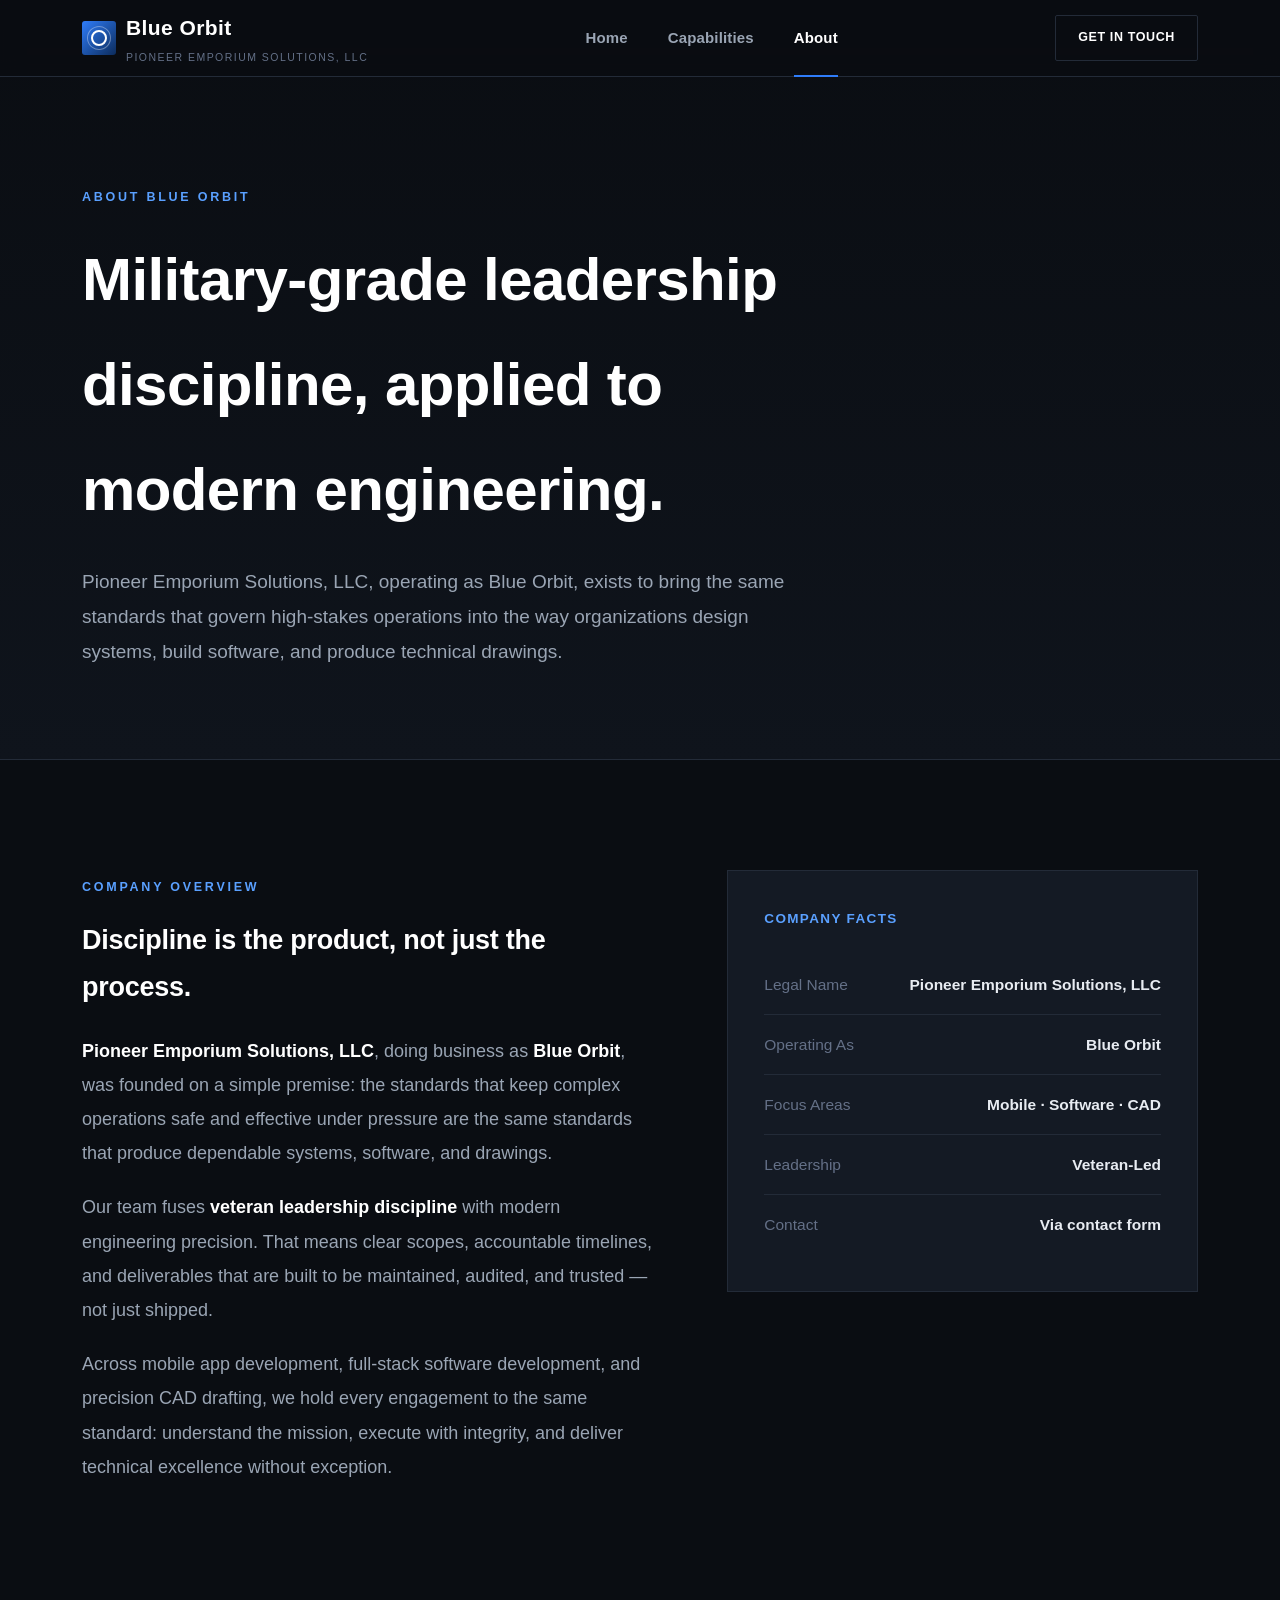
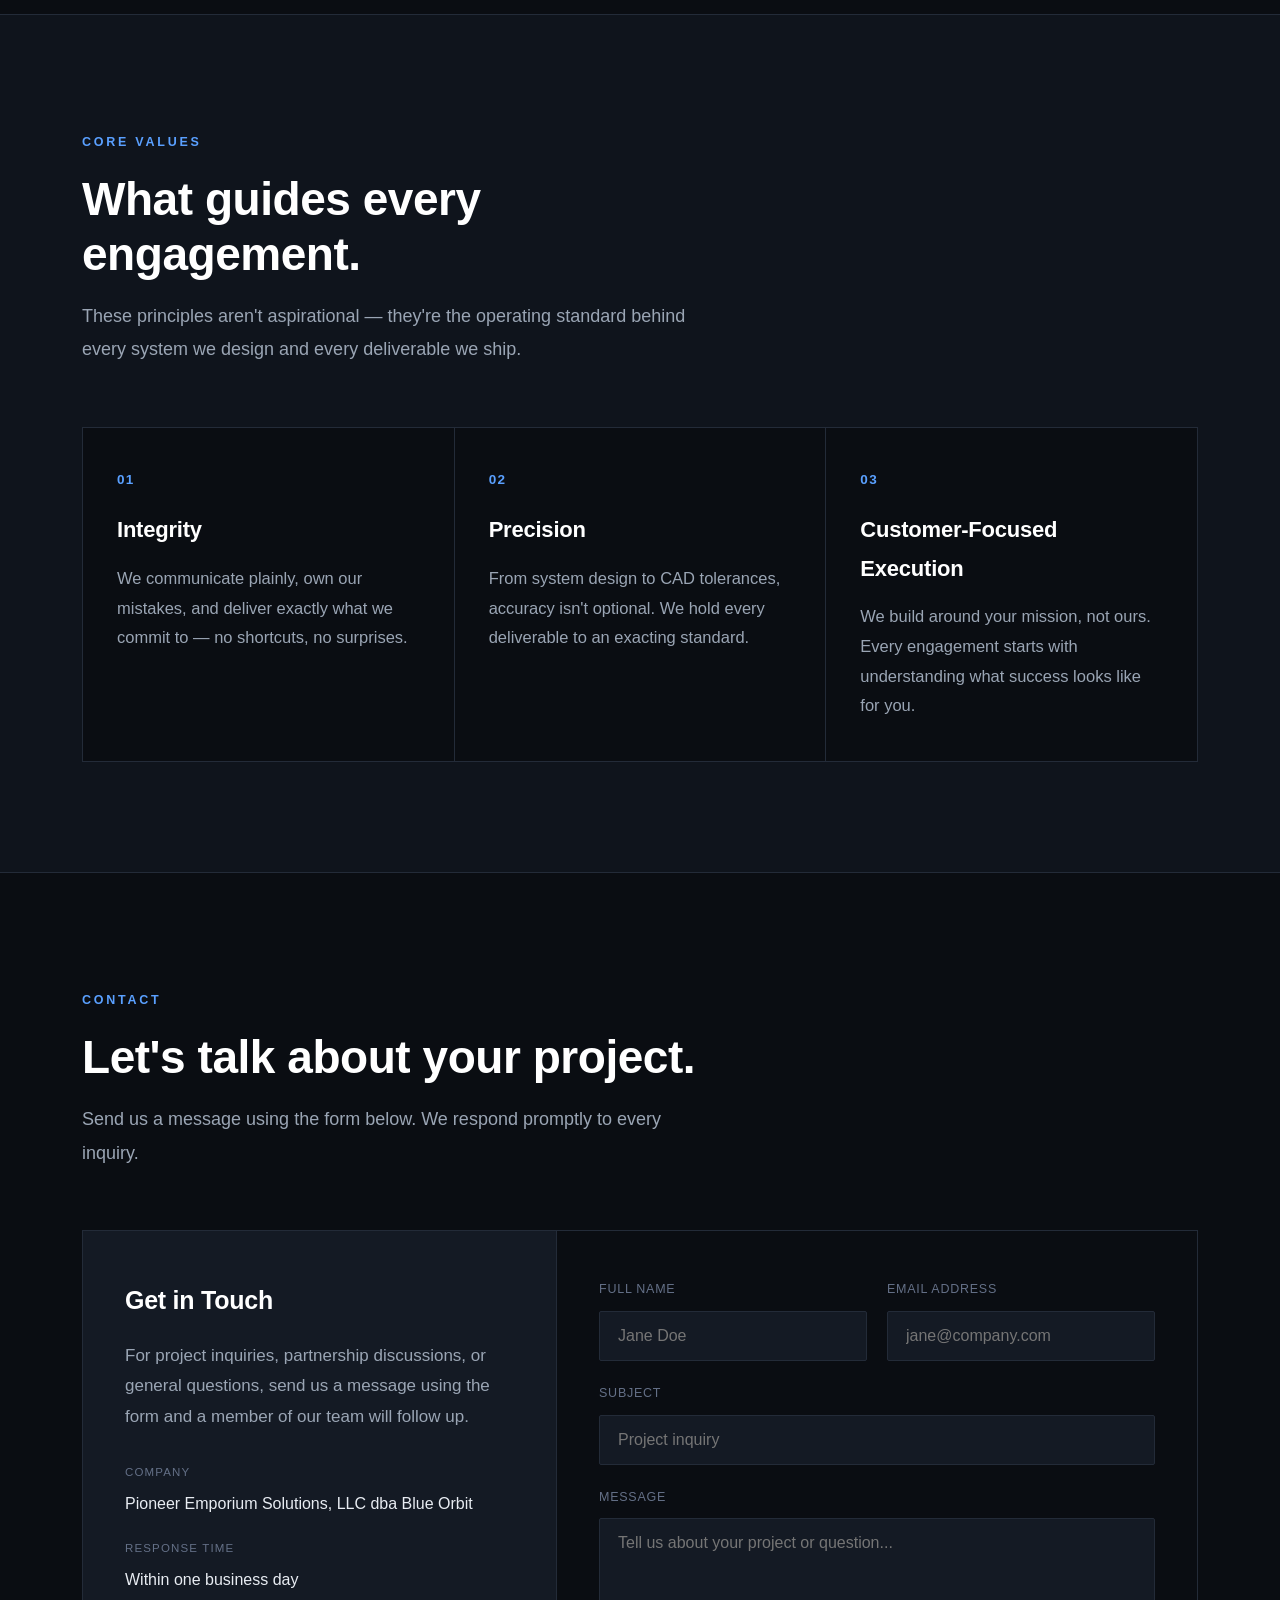
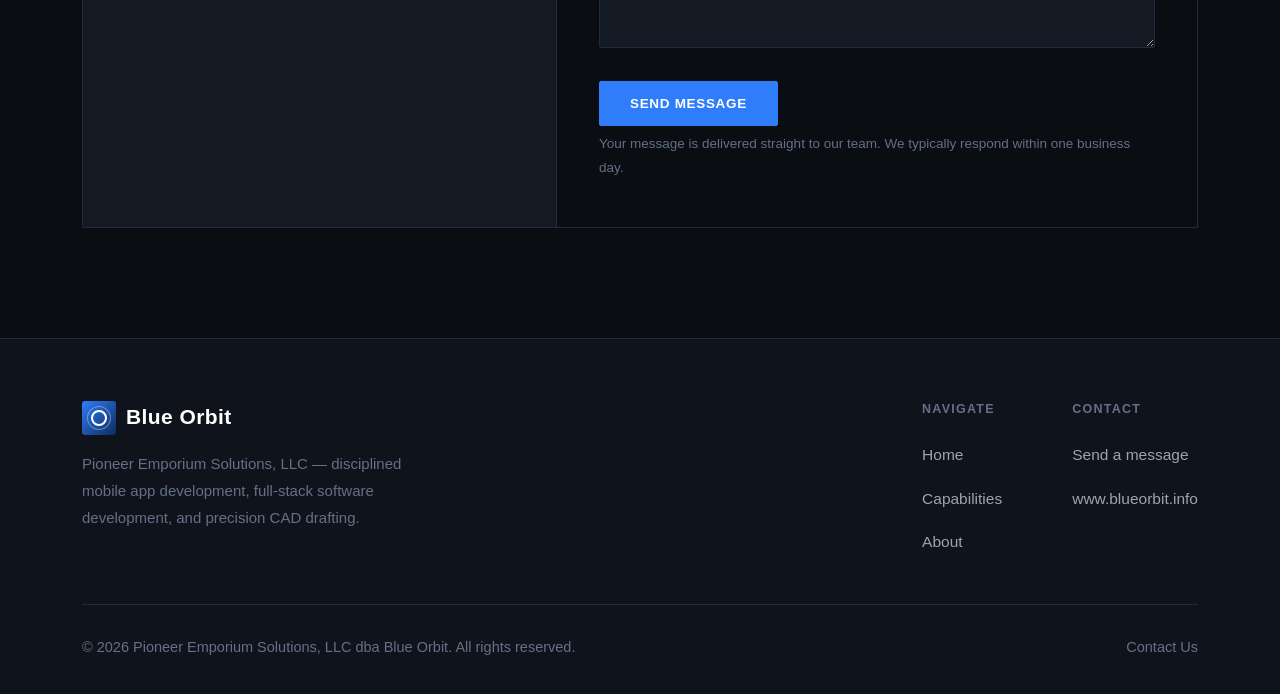
==== about.html @ 89452ee8 "Remove email address from all visible page content" ====
<!DOCTYPE html>
<html lang="en">
<head>
<meta charset="UTF-8">
<meta name="viewport" content="width=device-width, initial-scale=1.0">
<title>About &amp; Contact | Blue Orbit</title>
<meta name="description" content="Learn about Pioneer Emporium Solutions, LLC dba Blue Orbit — veteran-led mobile app development, software development, and CAD drafting. Get in touch using our contact form.">
<link rel="icon" href="data:,">
<link rel="stylesheet" href="styles.css">
</head>
<body>

<header class="site-header">
  <div class="container navbar">
    <a href="index.html" class="brand">
      <span class="brand-mark" aria-hidden="true"></span>
      <span>
        Blue Orbit
        <span class="brand-name-sub">Pioneer Emporium Solutions, LLC</span>
      </span>
    </a>

    <nav class="nav-links" id="navLinks">
      <a href="index.html">Home</a>
      <a href="index.html#capabilities">Capabilities</a>
      <a href="about.html" class="active">About</a>
    </nav>

    <div class="nav-cta">
      <a href="about.html#contact" class="btn btn-outline btn-sm">Get in Touch</a>
      <button class="menu-toggle" id="menuToggle" aria-label="Toggle navigation menu" aria-expanded="false">
        <span></span><span></span><span></span>
      </button>
    </div>
  </div>
</header>

<main>

  <section class="page-hero">
    <div class="container">
      <span class="eyebrow">About Blue Orbit</span>
      <h1>Military-grade leadership discipline, applied to modern engineering.</h1>
      <p>Pioneer Emporium Solutions, LLC, operating as Blue Orbit, exists to bring the same standards that govern high-stakes operations into the way organizations design systems, build software, and produce technical drawings.</p>
    </div>
  </section>

  <section>
    <div class="container overview">
      <div class="overview-copy">
        <span class="eyebrow">Company Overview</span>
        <h2 style="margin-bottom: 22px;">Discipline is the product, not just the process.</h2>
        <p><strong>Pioneer Emporium Solutions, LLC</strong>, doing business as <strong>Blue Orbit</strong>, was founded on a simple premise: the standards that keep complex operations safe and effective under pressure are the same standards that produce dependable systems, software, and drawings.</p>
        <p>Our team fuses <strong>veteran leadership discipline</strong> with modern engineering precision. That means clear scopes, accountable timelines, and deliverables that are built to be maintained, audited, and trusted &mdash; not just shipped.</p>
        <p>Across mobile app development, full-stack software development, and precision CAD drafting, we hold every engagement to the same standard: understand the mission, execute with integrity, and deliver technical excellence without exception.</p>
      </div>

      <div class="fact-panel">
        <h4>Company Facts</h4>
        <div class="fact-row">
          <span class="k">Legal Name</span>
          <span class="v">Pioneer Emporium Solutions, LLC</span>
        </div>
        <div class="fact-row">
          <span class="k">Operating As</span>
          <span class="v">Blue Orbit</span>
        </div>
        <div class="fact-row">
          <span class="k">Focus Areas</span>
          <span class="v">Mobile &middot; Software &middot; CAD</span>
        </div>
        <div class="fact-row">
          <span class="k">Leadership</span>
          <span class="v">Veteran-Led</span>
        </div>
        <div class="fact-row">
          <span class="k">Contact</span>
          <span class="v">Via contact form</span>
        </div>
      </div>
    </div>
  </section>

  <section class="section-alt">
    <div class="container">
      <div class="section-header">
        <span class="eyebrow">Core Values</span>
        <h2>What guides every engagement.</h2>
        <p>These principles aren't aspirational &mdash; they're the operating standard behind every system we design and every deliverable we ship.</p>
      </div>

      <div class="values-grid">
        <div class="value-card">
          <div class="num">01</div>
          <h3>Integrity</h3>
          <p>We communicate plainly, own our mistakes, and deliver exactly what we commit to &mdash; no shortcuts, no surprises.</p>
        </div>
        <div class="value-card">
          <div class="num">02</div>
          <h3>Precision</h3>
          <p>From system design to CAD tolerances, accuracy isn't optional. We hold every deliverable to an exacting standard.</p>
        </div>
        <div class="value-card">
          <div class="num">03</div>
          <h3>Customer-Focused Execution</h3>
          <p>We build around your mission, not ours. Every engagement starts with understanding what success looks like for you.</p>
        </div>
      </div>
    </div>
  </section>

  <section id="contact">
    <div class="container">
      <div class="section-header">
        <span class="eyebrow">Contact</span>
        <h2>Let's talk about your project.</h2>
        <p>Send us a message using the form below. We respond promptly to every inquiry.</p>
      </div>

      <div class="contact-wrap">
        <div class="contact-card">
          <h3>Get in Touch</h3>
          <p>For project inquiries, partnership discussions, or general questions, send us a message using the form and a member of our team will follow up.</p>
          <div class="contact-meta">
            <div class="contact-meta-item">
              <span class="k">Company</span>
              <span class="v">Pioneer Emporium Solutions, LLC dba Blue Orbit</span>
            </div>
            <div class="contact-meta-item">
              <span class="k">Response Time</span>
              <span class="v">Within one business day</span>
            </div>
          </div>
        </div>

        <form class="contact-form" id="contactForm" action="https://formsubmit.co/business@blueorbit.info" method="POST">
          <!-- FormSubmit configuration -->
          <input type="hidden" name="_subject" value="New inquiry from blueorbit.info">
          <input type="hidden" name="_template" value="table">
          <input type="hidden" name="_captcha" value="false">
          <input type="hidden" name="_next" value="https://blueorbit.info/thanks.html">
          <!-- Honeypot: bots fill this in, humans never see it -->
          <input type="text" name="_honey" style="display:none" tabindex="-1" autocomplete="off">

          <div class="form-row">
            <div class="field">
              <label for="name">Full Name</label>
              <input type="text" id="name" name="name" placeholder="Jane Doe" required>
            </div>
            <div class="field">
              <label for="email">Email Address</label>
              <input type="email" id="email" name="email" placeholder="jane@company.com" required>
            </div>
          </div>
          <div class="field">
            <label for="subject">Subject</label>
            <input type="text" id="subject" name="subject" placeholder="Project inquiry">
          </div>
          <div class="field">
            <label for="message">Message</label>
            <textarea id="message" name="message" placeholder="Tell us about your project or question..." required></textarea>
          </div>
          <button type="submit" class="btn btn-primary">Send Message</button>
          <p class="form-note">Your message is delivered straight to our team. We typically respond within one business day.</p>
        </form>
      </div>
    </div>
  </section>

</main>

<footer class="site-footer">
  <div class="container">
    <div class="footer-top">
      <div class="footer-brand">
        <a href="index.html" class="brand">
          <span class="brand-mark" aria-hidden="true"></span>
          <span>Blue Orbit</span>
        </a>
        <p>Pioneer Emporium Solutions, LLC &mdash; disciplined mobile app development, full-stack software development, and precision CAD drafting.</p>
      </div>
      <div class="footer-cols">
        <div class="footer-col">
          <h5>Navigate</h5>
          <ul>
            <li><a href="index.html">Home</a></li>
            <li><a href="index.html#capabilities">Capabilities</a></li>
            <li><a href="about.html">About</a></li>
          </ul>
        </div>
        <div class="footer-col">
          <h5>Contact</h5>
          <ul>
            <li><a href="about.html#contact">Send a message</a></li>
            <li><a href="https://www.blueorbit.info">www.blueorbit.info</a></li>
          </ul>
        </div>
      </div>
    </div>
    <div class="footer-bottom">
      <span>&copy; 2026 Pioneer Emporium Solutions, LLC dba Blue Orbit. All rights reserved.</span>
      <a href="about.html#contact">Contact Us</a>
    </div>
  </div>
</footer>

<script src="script.js"></script>
</body>
</html>
---- styles.css ----
/* ==========================================================================
   Blue Orbit — Pioneer Emporium Solutions, LLC
   Global Stylesheet
   ========================================================================== */

:root {
  --color-bg: #0a0d12;
  --color-bg-alt: #0f141c;
  --color-surface: #141a24;
  --color-surface-border: #232b38;
  --color-accent: #2f7dfa;
  --color-accent-bright: #5aa0ff;
  --color-accent-dim: rgba(47, 125, 250, 0.12);
  --color-text: #e8ecf2;
  --color-text-muted: #9aa5b4;
  --color-text-faint: #647087;
  --color-white: #ffffff;
  --font-display: "Segoe UI", "Helvetica Neue", Arial, sans-serif;
  --font-body: "Segoe UI", "Helvetica Neue", Arial, sans-serif;
  --max-width: 1180px;
  --transition: 0.25s ease;
}

* {
  margin: 0;
  padding: 0;
  box-sizing: border-box;
}

html {
  scroll-behavior: smooth;
}

body {
  background-color: var(--color-bg);
  color: var(--color-text);
  font-family: var(--font-body);
  font-size: 18px;
  line-height: 1.75;
  -webkit-font-smoothing: antialiased;
  overflow-x: hidden;
}

img {
  max-width: 100%;
  display: block;
}

a {
  color: inherit;
  text-decoration: none;
}

ul {
  list-style: none;
}

.container {
  width: 100%;
  max-width: var(--max-width);
  margin: 0 auto;
  padding: 0 32px;
}

.eyebrow {
  display: inline-block;
  font-size: 12.5px;
  font-weight: 700;
  letter-spacing: 0.22em;
  text-transform: uppercase;
  color: var(--color-accent-bright);
  margin-bottom: 18px;
}

h1, h2, h3, h4 {
  font-family: var(--font-display);
  font-weight: 700;
  letter-spacing: -0.01em;
  color: var(--color-white);
}

/* ==========================================================================
   Navigation
   ========================================================================== */

.site-header {
  position: fixed;
  top: 0;
  left: 0;
  right: 0;
  z-index: 1000;
  background: rgba(10, 13, 18, 0.82);
  backdrop-filter: blur(10px);
  -webkit-backdrop-filter: blur(10px);
  border-bottom: 1px solid var(--color-surface-border);
  transition: background var(--transition);
}

.navbar {
  display: flex;
  align-items: center;
  justify-content: space-between;
  height: 76px;
}

.brand {
  display: flex;
  align-items: center;
  gap: 10px;
  font-family: var(--font-display);
  font-weight: 700;
  font-size: 21px;
  color: var(--color-white);
  letter-spacing: 0.02em;
}

.brand-mark {
  width: 34px;
  height: 34px;
  border-radius: 3px;
  background: linear-gradient(135deg, var(--color-accent) 0%, #0c2c5c 100%);
  display: flex;
  align-items: center;
  justify-content: center;
  position: relative;
  flex-shrink: 0;
}

.brand-mark::before {
  content: "";
  width: 12px;
  height: 12px;
  border: 2px solid var(--color-white);
  border-radius: 50%;
  box-shadow: 0 0 0 2px transparent;
}

.brand-mark::after {
  content: "";
  position: absolute;
  width: 22px;
  height: 22px;
  border: 1px solid rgba(255, 255, 255, 0.35);
  border-radius: 50%;
  transform: rotate(35deg);
}

.brand-name-sub {
  display: block;
  font-size: 10.5px;
  font-weight: 500;
  letter-spacing: 0.14em;
  text-transform: uppercase;
  color: var(--color-text-faint);
  margin-top: 1px;
}

.nav-links {
  display: flex;
  align-items: center;
  gap: 40px;
}

.nav-links a {
  font-size: 15px;
  font-weight: 600;
  color: var(--color-text-muted);
  letter-spacing: 0.01em;
  transition: color var(--transition);
  position: relative;
}

.nav-links a:hover,
.nav-links a.active {
  color: var(--color-white);
}

.nav-links a.active::after {
  content: "";
  position: absolute;
  left: 0;
  right: 0;
  bottom: -26px;
  height: 2px;
  background: var(--color-accent);
}

.nav-cta {
  display: flex;
  align-items: center;
  gap: 24px;
}

.btn {
  display: inline-flex;
  align-items: center;
  justify-content: center;
  gap: 8px;
  padding: 14px 30px;
  font-size: 13.5px;
  font-weight: 700;
  letter-spacing: 0.05em;
  text-transform: uppercase;
  border-radius: 2px;
  border: 1px solid transparent;
  cursor: pointer;
  transition: all var(--transition);
  white-space: nowrap;
}

.btn-primary {
  background: var(--color-accent);
  color: var(--color-white);
  border-color: var(--color-accent);
}

.btn-primary:hover {
  background: var(--color-accent-bright);
  border-color: var(--color-accent-bright);
  transform: translateY(-1px);
}

.btn-outline {
  background: transparent;
  color: var(--color-white);
  border-color: var(--color-surface-border);
}

.btn-outline:hover {
  border-color: var(--color-accent-bright);
  color: var(--color-accent-bright);
}

.btn-sm {
  padding: 11px 22px;
  font-size: 12.5px;
}

.menu-toggle {
  display: none;
  flex-direction: column;
  gap: 5px;
  background: none;
  border: none;
  cursor: pointer;
  padding: 8px;
}

.menu-toggle span {
  width: 24px;
  height: 2px;
  background: var(--color-white);
  transition: all var(--transition);
}

/* ==========================================================================
   Hero
   ========================================================================== */

.hero {
  position: relative;
  padding: 200px 0 140px;
  background:
    radial-gradient(ellipse 90% 60% at 50% -10%, rgba(47, 125, 250, 0.16), transparent 60%),
    linear-gradient(180deg, var(--color-bg) 0%, var(--color-bg-alt) 100%);
  border-bottom: 1px solid var(--color-surface-border);
  overflow: hidden;
}

.hero::before {
  content: "";
  position: absolute;
  inset: 0;
  background-image:
    linear-gradient(rgba(255, 255, 255, 0.025) 1px, transparent 1px),
    linear-gradient(90deg, rgba(255, 255, 255, 0.025) 1px, transparent 1px);
  background-size: 64px 64px;
  mask-image: linear-gradient(180deg, black, transparent 80%);
  pointer-events: none;
}

.hero-inner {
  position: relative;
  max-width: 820px;
}

.hero h1 {
  font-size: clamp(42px, 5.8vw, 72px);
  line-height: 1.08;
  margin-bottom: 28px;
}

.hero h1 span {
  color: var(--color-accent-bright);
}

.hero-mission {
  font-size: 21px;
  line-height: 1.8;
  color: var(--color-text-muted);
  max-width: 700px;
  margin-bottom: 44px;
  border-left: 2px solid var(--color-accent);
  padding-left: 22px;
}

.hero-actions {
  display: flex;
  align-items: center;
  gap: 20px;
  flex-wrap: wrap;
}

.hero-note {
  font-size: 14px;
  color: var(--color-text-faint);
  letter-spacing: 0.03em;
}

.hero-stats {
  position: relative;
  margin-top: 90px;
  display: grid;
  grid-template-columns: repeat(3, 1fr);
  gap: 1px;
  background: var(--color-surface-border);
  border: 1px solid var(--color-surface-border);
}

.hero-stat {
  background: var(--color-bg);
  padding: 26px 30px;
}

.hero-stat .num {
  display: block;
  font-family: var(--font-display);
  font-size: 36px;
  font-weight: 700;
  color: var(--color-white);
  margin-bottom: 6px;
}

.hero-stat .label {
  font-size: 12.5px;
  letter-spacing: 0.08em;
  text-transform: uppercase;
  color: var(--color-text-faint);
}

/* ==========================================================================
   Section Scaffolding
   ========================================================================== */

section {
  padding: 110px 0;
}

.section-header {
  max-width: 640px;
  margin-bottom: 60px;
}

.section-header h2 {
  font-size: clamp(32px, 3.8vw, 46px);
  margin-bottom: 18px;
  line-height: 1.2;
}

.section-header p {
  color: var(--color-text-muted);
  font-size: 18px;
  line-height: 1.85;
}

.section-alt {
  background: var(--color-bg-alt);
  border-top: 1px solid var(--color-surface-border);
  border-bottom: 1px solid var(--color-surface-border);
}

/* ==========================================================================
   Capability / Service Cards
   ========================================================================== */

.card-grid {
  display: grid;
  grid-template-columns: repeat(3, 1fr);
  gap: 1px;
  background: var(--color-surface-border);
  border: 1px solid var(--color-surface-border);
}

.card {
  background: var(--color-bg);
  padding: 44px 38px;
  transition: background var(--transition);
  position: relative;
}

.card:hover {
  background: var(--color-surface);
}

.card-index {
  font-family: var(--font-display);
  font-size: 13.5px;
  font-weight: 700;
  color: var(--color-accent-bright);
  letter-spacing: 0.1em;
  margin-bottom: 26px;
}

.card-icon {
  width: 48px;
  height: 48px;
  border: 1px solid var(--color-surface-border);
  border-radius: 3px;
  display: flex;
  align-items: center;
  justify-content: center;
  margin-bottom: 26px;
  color: var(--color-accent-bright);
}

.card h3 {
  font-size: 23px;
  margin-bottom: 16px;
}

.card p {
  color: var(--color-text-muted);
  font-size: 17px;
  line-height: 1.8;
  margin-bottom: 22px;
}

.card-list {
  display: flex;
  flex-direction: column;
  gap: 10px;
}

.card-list li {
  font-size: 15.5px;
  color: var(--color-text-muted);
  padding-left: 18px;
  position: relative;
}

.card-list li::before {
  content: "";
  position: absolute;
  left: 0;
  top: 8px;
  width: 6px;
  height: 1px;
  background: var(--color-accent-bright);
}

/* ==========================================================================
   Leadership Banner
   ========================================================================== */

.banner {
  position: relative;
  background: linear-gradient(135deg, #0c1a30 0%, #0a0d12 70%);
  border-top: 1px solid var(--color-surface-border);
  border-bottom: 1px solid var(--color-surface-border);
  padding: 100px 0;
  overflow: hidden;
}

.banner::before {
  content: "";
  position: absolute;
  top: -40%;
  right: -10%;
  width: 560px;
  height: 560px;
  border: 1px solid rgba(90, 160, 255, 0.14);
  border-radius: 50%;
}

.banner::after {
  content: "";
  position: absolute;
  top: -20%;
  right: 6%;
  width: 360px;
  height: 360px;
  border: 1px solid rgba(90, 160, 255, 0.1);
  border-radius: 50%;
}

.banner-inner {
  position: relative;
  display: flex;
  align-items: flex-start;
  justify-content: space-between;
  gap: 60px;
  flex-wrap: wrap;
}

.banner-copy {
  max-width: 560px;
}

.banner-copy h2 {
  font-size: clamp(30px, 3.6vw, 42px);
  margin-bottom: 20px;
  line-height: 1.25;
}

.banner-copy p {
  color: var(--color-text-muted);
  font-size: 18px;
  line-height: 1.85;
}

.banner-pillars {
  display: flex;
  flex-direction: column;
  gap: 26px;
  min-width: 280px;
}

.pillar {
  display: flex;
  gap: 16px;
  align-items: flex-start;
}

.pillar-mark {
  width: 30px;
  height: 30px;
  flex-shrink: 0;
  border: 1px solid var(--color-accent);
  color: var(--color-accent-bright);
  display: flex;
  align-items: center;
  justify-content: center;
  font-size: 12px;
  font-weight: 700;
  border-radius: 2px;
}

.pillar h4 {
  font-size: 17px;
  margin-bottom: 6px;
}

.pillar p {
  font-size: 15px;
  color: var(--color-text-faint);
  line-height: 1.6;
}

/* ==========================================================================
   CTA Band
   ========================================================================== */

.cta-band {
  padding: 100px 0;
  text-align: center;
}

.cta-band h2 {
  font-size: clamp(30px, 3.8vw, 44px);
  margin-bottom: 20px;
}

.cta-band p {
  color: var(--color-text-muted);
  max-width: 620px;
  margin: 0 auto 36px;
  font-size: 18px;
  line-height: 1.85;
}

.cta-band .btn {
  padding: 15px 36px;
}

/* ==========================================================================
   About Page — Overview
   ========================================================================== */

.page-hero {
  padding: 180px 0 90px;
  background: linear-gradient(180deg, var(--color-bg) 0%, var(--color-bg-alt) 100%);
  border-bottom: 1px solid var(--color-surface-border);
}

.page-hero h1 {
  font-size: clamp(38px, 5vw, 60px);
  max-width: 720px;
  margin-bottom: 22px;
}

.page-hero p {
  color: var(--color-text-muted);
  font-size: 19px;
  max-width: 720px;
  line-height: 1.85;
}

.overview {
  display: grid;
  grid-template-columns: 1.1fr 0.9fr;
  gap: 70px;
  align-items: start;
}

.overview-copy p {
  color: var(--color-text-muted);
  font-size: 18px;
  line-height: 1.9;
  margin-bottom: 20px;
}

.overview-copy strong {
  color: var(--color-white);
}

.fact-panel {
  background: var(--color-surface);
  border: 1px solid var(--color-surface-border);
  padding: 36px;
}

.fact-panel h4 {
  font-size: 13.5px;
  letter-spacing: 0.1em;
  text-transform: uppercase;
  color: var(--color-accent-bright);
  margin-bottom: 24px;
}

.fact-row {
  display: flex;
  justify-content: space-between;
  gap: 16px;
  padding: 16px 0;
  border-top: 1px solid var(--color-surface-border);
  font-size: 15.5px;
}

.fact-row:first-of-type {
  border-top: none;
}

.fact-row .k {
  color: var(--color-text-faint);
}

.fact-row .v {
  color: var(--color-text);
  font-weight: 600;
  text-align: right;
}

/* ==========================================================================
   Values Grid
   ========================================================================== */

.values-grid {
  display: grid;
  grid-template-columns: repeat(3, 1fr);
  gap: 1px;
  background: var(--color-surface-border);
  border: 1px solid var(--color-surface-border);
}

.value-card {
  background: var(--color-bg);
  padding: 40px 34px;
}

.value-card .num {
  font-family: var(--font-display);
  font-size: 13.5px;
  font-weight: 700;
  color: var(--color-accent-bright);
  letter-spacing: 0.1em;
  margin-bottom: 20px;
}

.value-card h3 {
  font-size: 22px;
  margin-bottom: 14px;
}

.value-card p {
  color: var(--color-text-muted);
  font-size: 16.5px;
  line-height: 1.8;
}

/* ==========================================================================
   Contact Section
   ========================================================================== */

.contact-wrap {
  display: grid;
  grid-template-columns: 0.85fr 1.15fr;
  gap: 1px;
  background: var(--color-surface-border);
  border: 1px solid var(--color-surface-border);
}

.contact-card {
  background: var(--color-surface);
  padding: 48px 42px;
}

.contact-card h3 {
  font-size: 25px;
  margin-bottom: 18px;
}

.contact-card p {
  color: var(--color-text-muted);
  font-size: 17px;
  line-height: 1.8;
  margin-bottom: 30px;
}

.contact-email {
  display: inline-flex;
  align-items: center;
  gap: 10px;
  font-size: 17.5px;
  font-weight: 700;
  color: var(--color-white);
  padding: 18px 22px;
  border: 1px solid var(--color-surface-border);
  background: var(--color-bg);
  transition: border-color var(--transition), color var(--transition);
  margin-bottom: 36px;
  word-break: break-all;
}

.contact-email:hover {
  border-color: var(--color-accent);
  color: var(--color-accent-bright);
}

.contact-meta {
  display: flex;
  flex-direction: column;
  gap: 18px;
}

.contact-meta-item .k {
  display: block;
  font-size: 11.5px;
  letter-spacing: 0.1em;
  text-transform: uppercase;
  color: var(--color-text-faint);
  margin-bottom: 6px;
}

.contact-meta-item .v {
  font-size: 16px;
  color: var(--color-text);
}

.contact-form {
  background: var(--color-bg);
  padding: 48px 42px;
}

.form-row {
  display: grid;
  grid-template-columns: 1fr 1fr;
  gap: 20px;
}

.field {
  margin-bottom: 22px;
}

.field label {
  display: block;
  font-size: 12.5px;
  letter-spacing: 0.06em;
  text-transform: uppercase;
  color: var(--color-text-faint);
  margin-bottom: 10px;
}

.field input,
.field textarea {
  width: 100%;
  background: var(--color-surface);
  border: 1px solid var(--color-surface-border);
  color: var(--color-text);
  padding: 15px 18px;
  font-size: 16px;
  font-family: var(--font-body);
  border-radius: 2px;
  transition: border-color var(--transition);
}

.field input:focus,
.field textarea:focus {
  outline: none;
  border-color: var(--color-accent);
}

.field textarea {
  resize: vertical;
  min-height: 130px;
}

.form-note {
  font-size: 13.5px;
  color: var(--color-text-faint);
  margin-top: 6px;
}

/* ==========================================================================
   Footer
   ========================================================================== */

.site-footer {
  border-top: 1px solid var(--color-surface-border);
  padding: 60px 0 34px;
  background: var(--color-bg-alt);
}

.footer-top {
  display: flex;
  justify-content: space-between;
  gap: 40px;
  flex-wrap: wrap;
  margin-bottom: 46px;
}

.footer-brand .brand {
  margin-bottom: 14px;
}

.footer-brand p {
  color: var(--color-text-faint);
  font-size: 15px;
  max-width: 340px;
  line-height: 1.8;
}

.footer-cols {
  display: flex;
  gap: 70px;
  flex-wrap: wrap;
}

.footer-col h5 {
  font-size: 12.5px;
  letter-spacing: 0.1em;
  text-transform: uppercase;
  color: var(--color-text-faint);
  margin-bottom: 18px;
}

.footer-col ul {
  display: flex;
  flex-direction: column;
  gap: 12px;
}

.footer-col a {
  font-size: 15.5px;
  color: var(--color-text-muted);
  transition: color var(--transition);
}

.footer-col a:hover {
  color: var(--color-accent-bright);
}

.footer-bottom {
  display: flex;
  justify-content: space-between;
  align-items: center;
  gap: 20px;
  flex-wrap: wrap;
  padding-top: 30px;
  border-top: 1px solid var(--color-surface-border);
  font-size: 14.5px;
  color: var(--color-text-faint);
}

/* ==========================================================================
   Responsive
   ========================================================================== */

@media (max-width: 900px) {
  .card-grid,
  .values-grid {
    grid-template-columns: 1fr;
  }

  .overview {
    grid-template-columns: 1fr;
  }

  .contact-wrap {
    grid-template-columns: 1fr;
  }

  .hero-stats {
    grid-template-columns: 1fr;
  }

  .banner-inner {
    flex-direction: column;
  }
}

@media (max-width: 760px) {
  .menu-toggle {
    display: flex;
  }

  .nav-links {
    position: fixed;
    top: 76px;
    left: 0;
    right: 0;
    background: var(--color-bg);
    border-bottom: 1px solid var(--color-surface-border);
    flex-direction: column;
    align-items: flex-start;
    gap: 0;
    padding: 10px 32px 26px;
    transform: translateY(-12px);
    opacity: 0;
    visibility: hidden;
    transition: all var(--transition);
  }

  .nav-links.open {
    transform: translateY(0);
    opacity: 1;
    visibility: visible;
  }

  .nav-links a {
    width: 100%;
    padding: 14px 0;
    border-bottom: 1px solid var(--color-surface-border);
  }

  .nav-links a.active::after {
    display: none;
  }

  .nav-cta .btn-outline {
    display: none;
  }

  .hero {
    padding: 150px 0 90px;
  }

  section {
    padding: 80px 0;
  }

  .form-row {
    grid-template-columns: 1fr;
  }

  .footer-top {
    flex-direction: column;
  }
}

@media (max-width: 520px) {
  .container {
    padding: 0 22px;
  }

  .hero-actions {
    flex-direction: column;
    align-items: flex-start;
  }
}
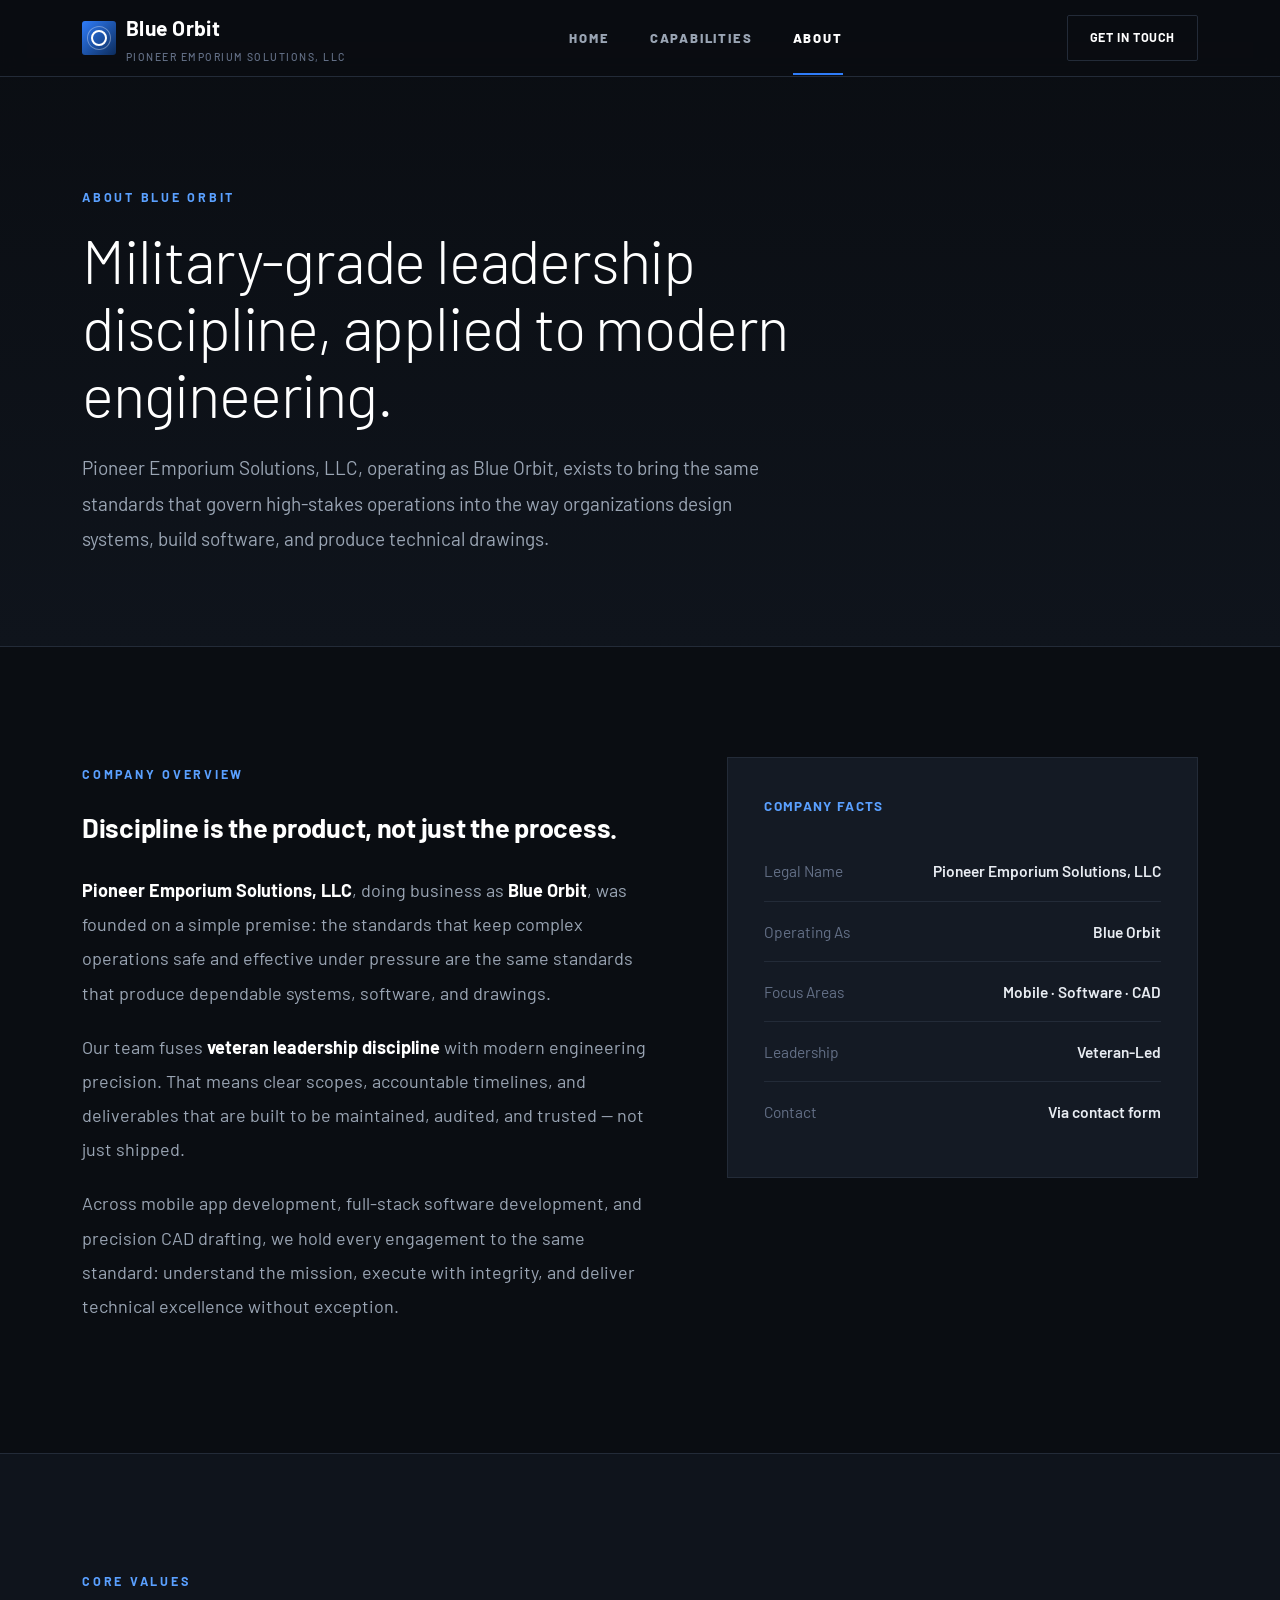
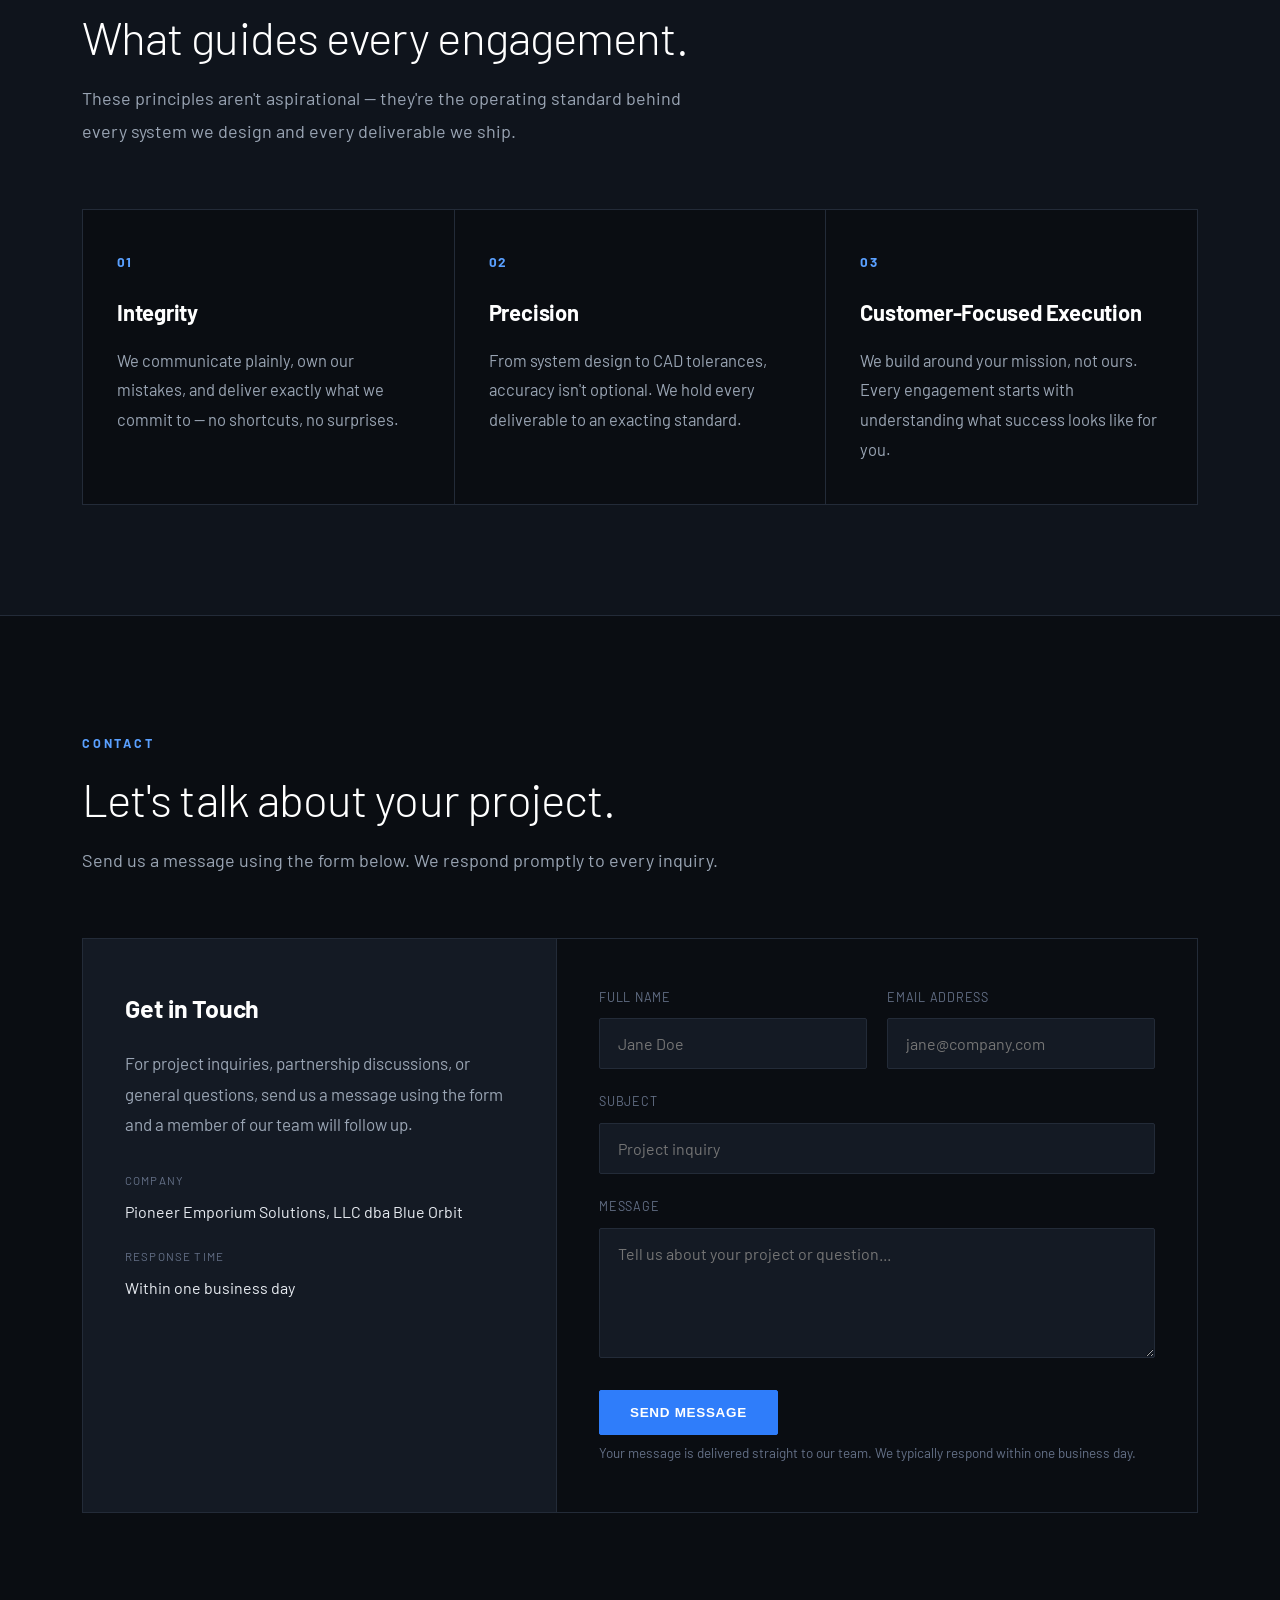
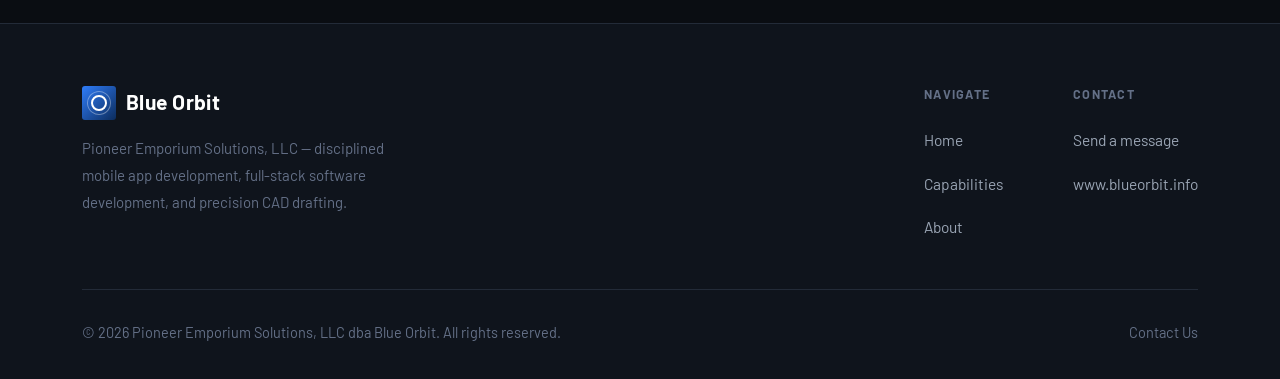
==== commit cd6007b4: "Adopt Barlow typeface and light heading weights to match reference" ====
--- a/about.html
+++ b/about.html
@@ -6,6 +6,9 @@
 <title>About &amp; Contact | Blue Orbit</title>
 <meta name="description" content="Learn about Pioneer Emporium Solutions, LLC dba Blue Orbit — veteran-led mobile app development, software development, and CAD drafting. Get in touch using our contact form.">
 <link rel="icon" href="data:,">
+<link rel="preconnect" href="https://fonts.googleapis.com">
+<link rel="preconnect" href="https://fonts.gstatic.com" crossorigin>
+<link href="https://fonts.googleapis.com/css2?family=Barlow:wght@300;400;500;600;700;800&display=swap" rel="stylesheet">
 <link rel="stylesheet" href="styles.css">
 </head>
 <body>
--- a/styles.css
+++ b/styles.css
@@ -15,8 +15,8 @@
   --color-text-muted: #9aa5b4;
   --color-text-faint: #647087;
   --color-white: #ffffff;
-  --font-display: "Segoe UI", "Helvetica Neue", Arial, sans-serif;
-  --font-body: "Segoe UI", "Helvetica Neue", Arial, sans-serif;
+  --font-display: "Barlow", "Segoe UI", "Helvetica Neue", Arial, sans-serif;
+  --font-body: "Barlow", "Segoe UI", "Helvetica Neue", Arial, sans-serif;
   --max-width: 1180px;
   --transition: 0.25s ease;
 }
@@ -162,10 +162,11 @@
 }
 
 .nav-links a {
-  font-size: 15px;
-  font-weight: 600;
-  color: var(--color-text-muted);
-  letter-spacing: 0.01em;
+  font-size: 13px;
+  font-weight: 800;
+  text-transform: uppercase;
+  color: var(--color-text-muted);
+  letter-spacing: 0.14em;
   transition: color var(--transition);
   position: relative;
 }
@@ -363,8 +364,10 @@
 
 .section-header h2 {
   font-size: clamp(32px, 3.8vw, 46px);
+  font-weight: 300;
+  letter-spacing: -0.02em;
   margin-bottom: 18px;
-  line-height: 1.2;
+  line-height: 1.15;
 }
 
 .section-header p {
@@ -508,8 +511,10 @@
 
 .banner-copy h2 {
   font-size: clamp(30px, 3.6vw, 42px);
+  font-weight: 300;
+  letter-spacing: -0.02em;
   margin-bottom: 20px;
-  line-height: 1.25;
+  line-height: 1.2;
 }
 
 .banner-copy p {
@@ -567,6 +572,8 @@
 
 .cta-band h2 {
   font-size: clamp(30px, 3.8vw, 44px);
+  font-weight: 300;
+  letter-spacing: -0.02em;
   margin-bottom: 20px;
 }
 
@@ -594,7 +601,10 @@
 
 .page-hero h1 {
   font-size: clamp(38px, 5vw, 60px);
-  max-width: 720px;
+  font-weight: 300;
+  letter-spacing: -0.02em;
+  line-height: 1.12;
+  max-width: 820px;
   margin-bottom: 22px;
 }
 
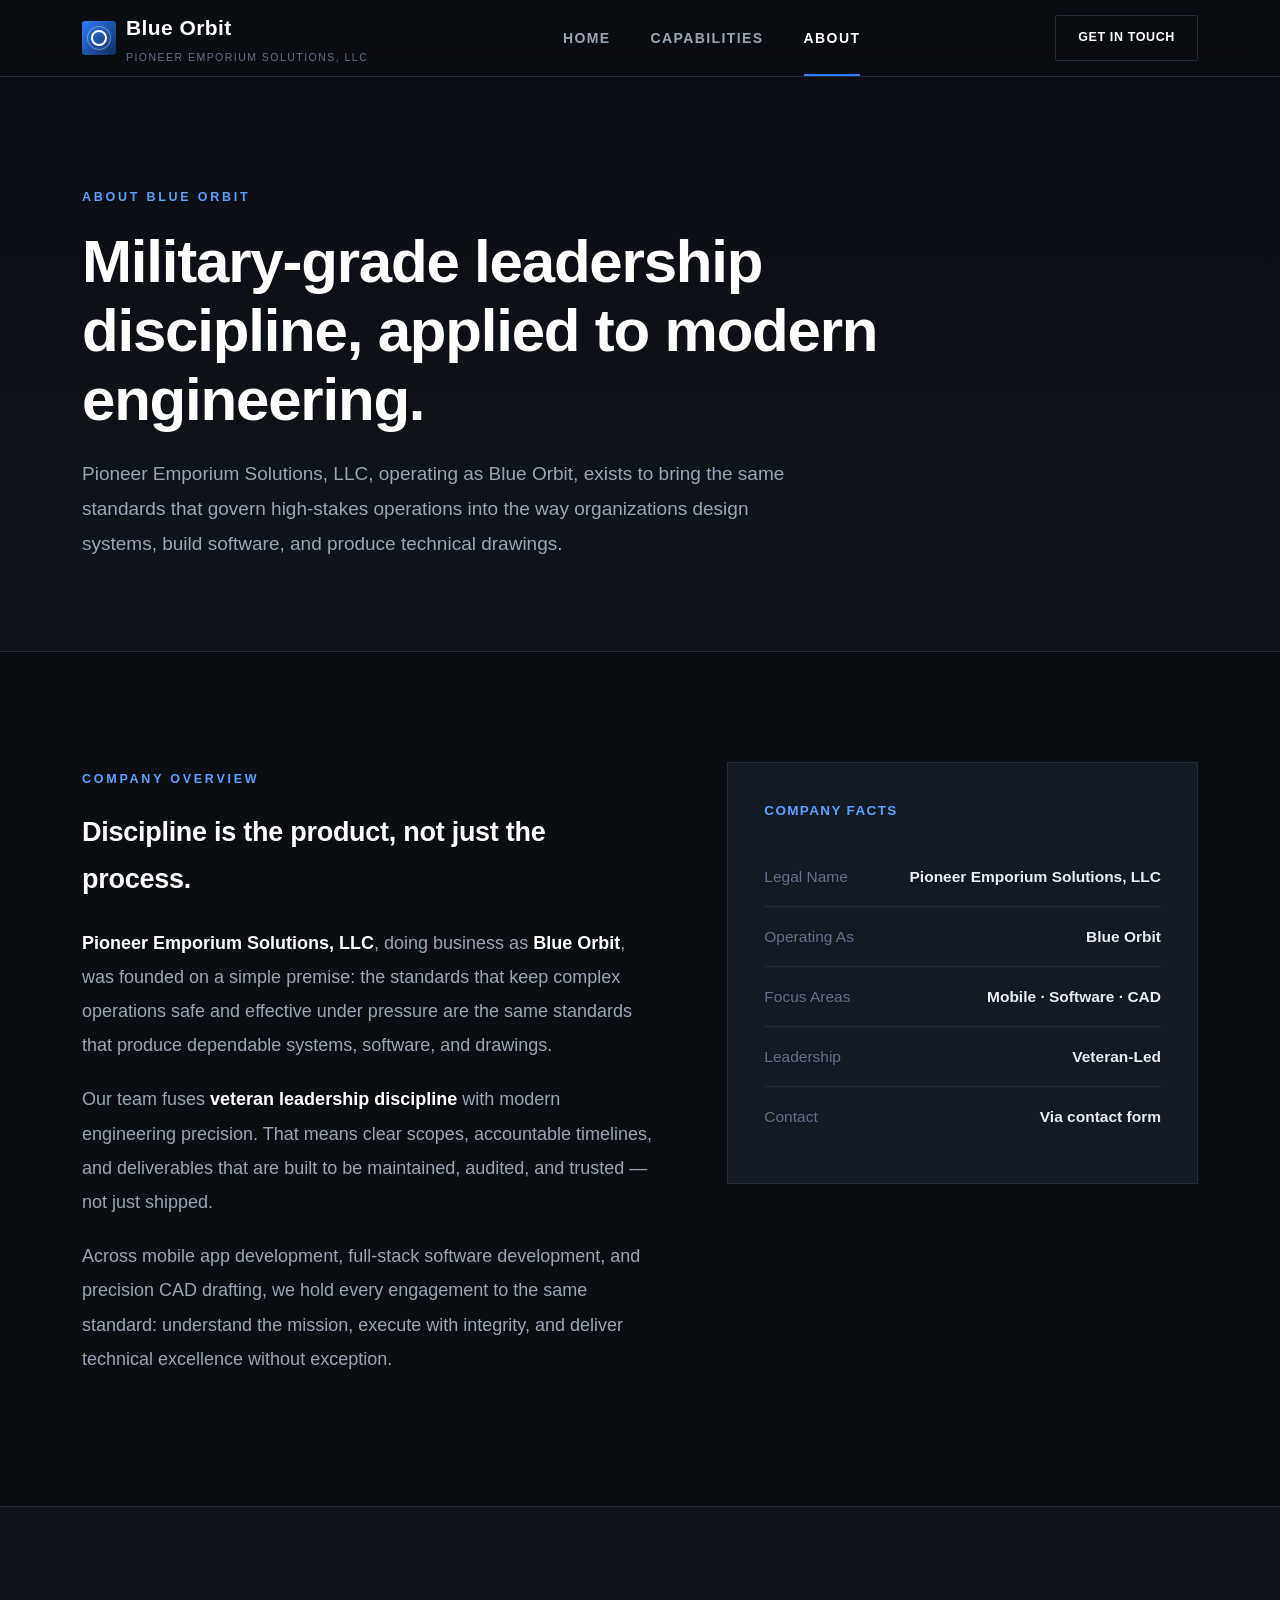
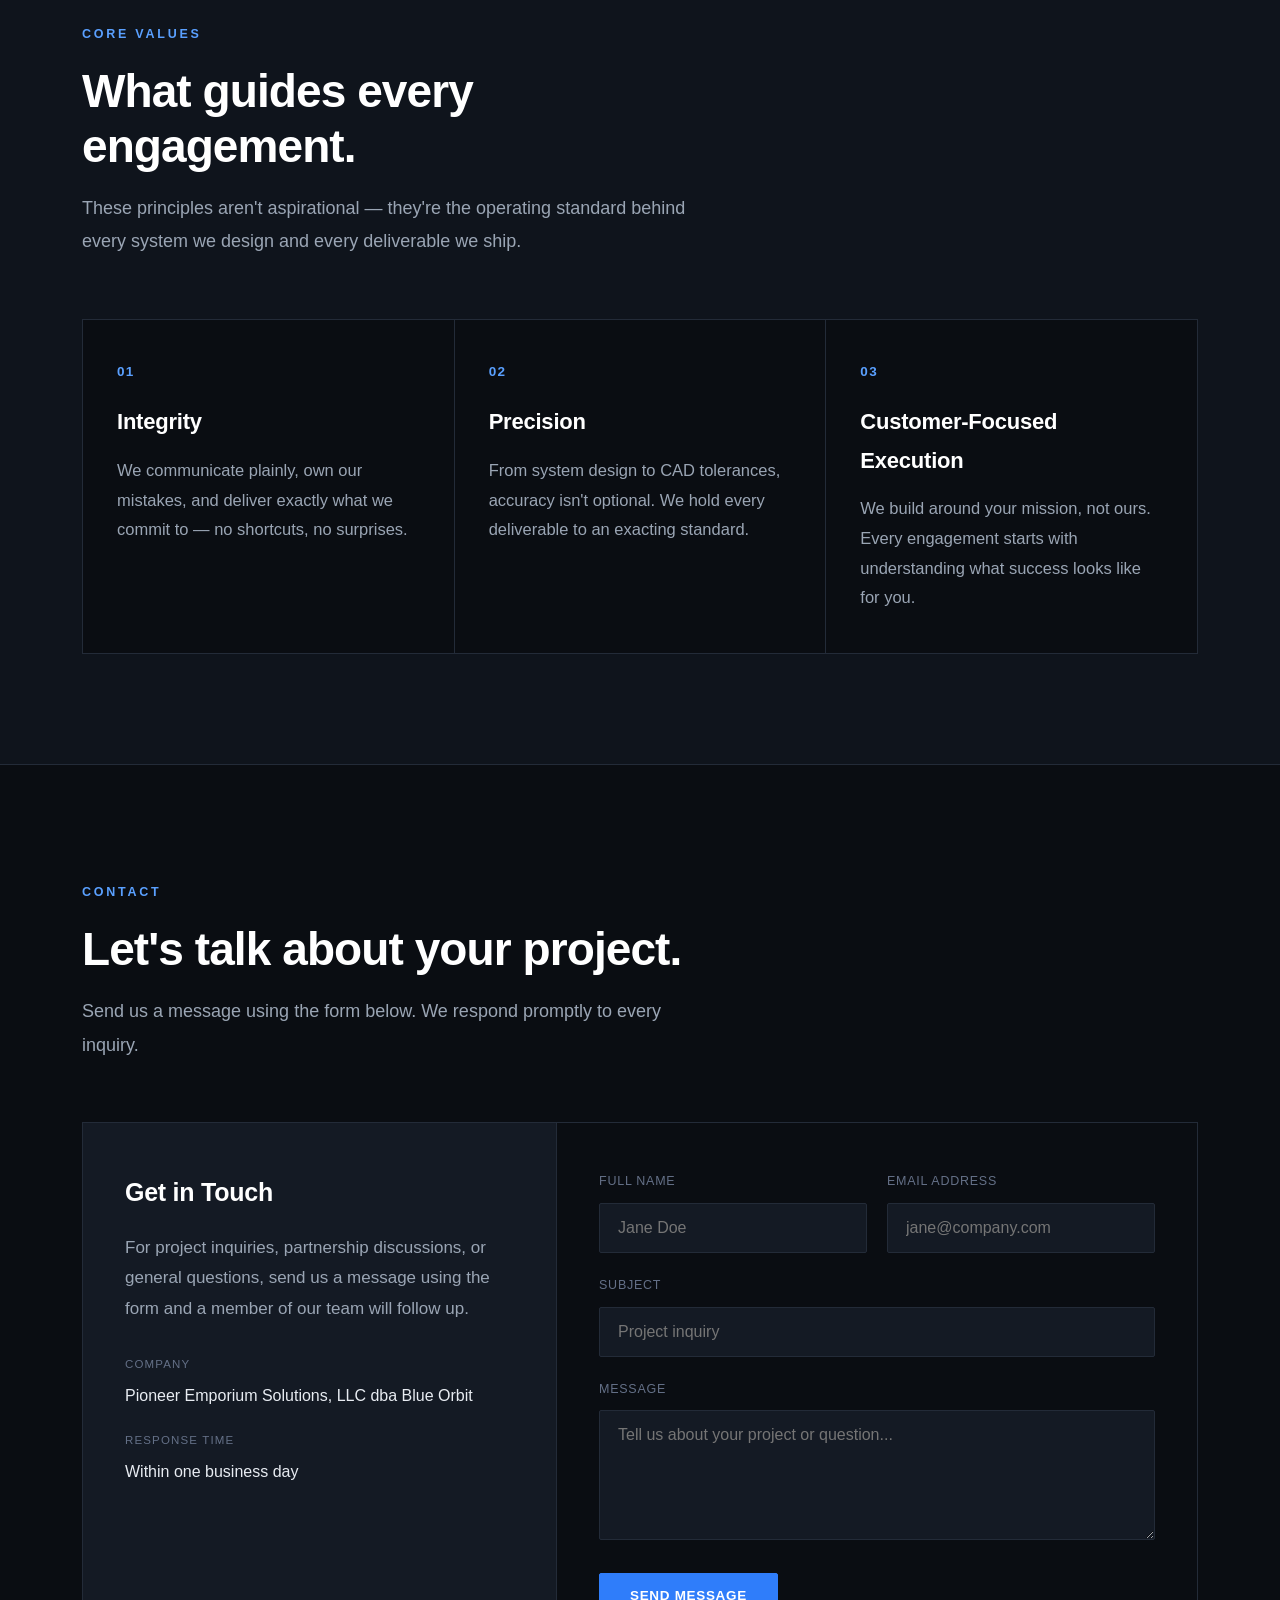
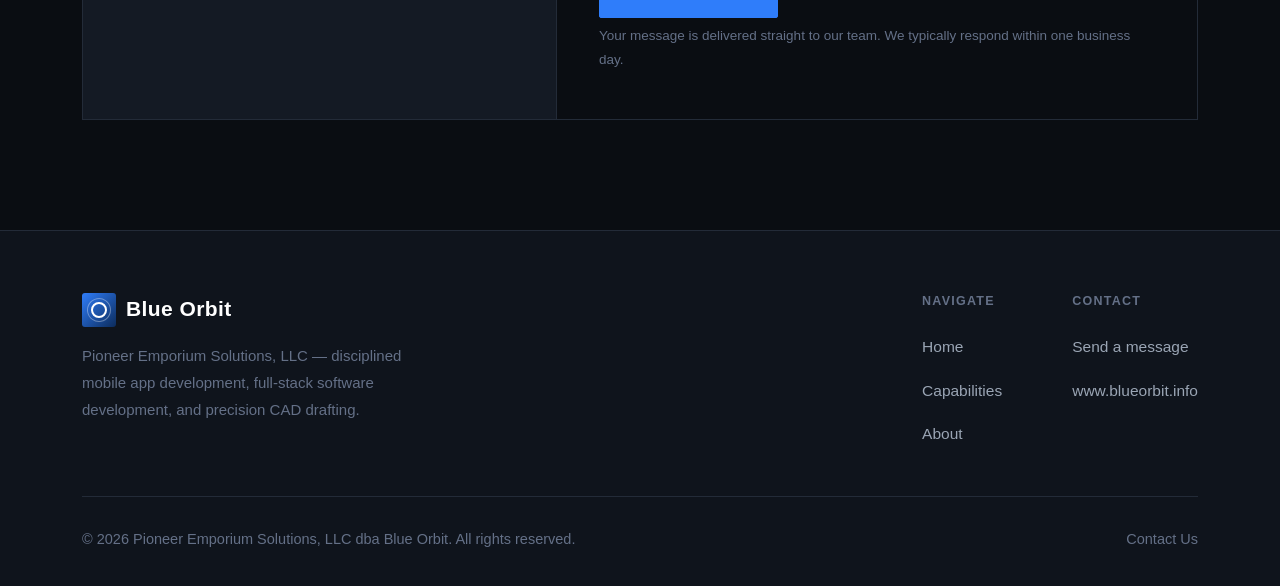
==== commit 62af9462: "Use system fonts for privacy; tune readability for mobile" ====
--- a/about.html
+++ b/about.html
@@ -6,9 +6,6 @@
 <title>About &amp; Contact | Blue Orbit</title>
 <meta name="description" content="Learn about Pioneer Emporium Solutions, LLC dba Blue Orbit — veteran-led mobile app development, software development, and CAD drafting. Get in touch using our contact form.">
 <link rel="icon" href="data:,">
-<link rel="preconnect" href="https://fonts.googleapis.com">
-<link rel="preconnect" href="https://fonts.gstatic.com" crossorigin>
-<link href="https://fonts.googleapis.com/css2?family=Barlow:wght@300;400;500;600;700;800&display=swap" rel="stylesheet">
 <link rel="stylesheet" href="styles.css">
 </head>
 <body>
--- a/styles.css
+++ b/styles.css
@@ -15,8 +15,11 @@
   --color-text-muted: #9aa5b4;
   --color-text-faint: #647087;
   --color-white: #ffffff;
-  --font-display: "Barlow", "Segoe UI", "Helvetica Neue", Arial, sans-serif;
-  --font-body: "Barlow", "Segoe UI", "Helvetica Neue", Arial, sans-serif;
+  /* Native system fonts — no external requests, nothing loaded from third
+     parties, and each OS renders its own most-legible typeface:
+     San Francisco on iPhone/Mac, Roboto on Android, Segoe UI on Windows. */
+  --font-display: -apple-system, BlinkMacSystemFont, "Segoe UI", Roboto, "Helvetica Neue", Arial, sans-serif;
+  --font-body: -apple-system, BlinkMacSystemFont, "Segoe UI", Roboto, "Helvetica Neue", Arial, sans-serif;
   --max-width: 1180px;
   --transition: 0.25s ease;
 }
@@ -29,6 +32,9 @@
 
 html {
   scroll-behavior: smooth;
+  /* Stop iOS Safari from inflating text in landscape orientation */
+  -webkit-text-size-adjust: 100%;
+  text-size-adjust: 100%;
 }
 
 body {
@@ -162,11 +168,11 @@
 }
 
 .nav-links a {
-  font-size: 13px;
-  font-weight: 800;
+  font-size: 14px;
+  font-weight: 700;
   text-transform: uppercase;
   color: var(--color-text-muted);
-  letter-spacing: 0.14em;
+  letter-spacing: 0.1em;
   transition: color var(--transition);
   position: relative;
 }
@@ -364,10 +370,10 @@
 
 .section-header h2 {
   font-size: clamp(32px, 3.8vw, 46px);
-  font-weight: 300;
+  font-weight: 600;
   letter-spacing: -0.02em;
   margin-bottom: 18px;
-  line-height: 1.15;
+  line-height: 1.2;
 }
 
 .section-header p {
@@ -511,10 +517,10 @@
 
 .banner-copy h2 {
   font-size: clamp(30px, 3.6vw, 42px);
-  font-weight: 300;
+  font-weight: 600;
   letter-spacing: -0.02em;
   margin-bottom: 20px;
-  line-height: 1.2;
+  line-height: 1.25;
 }
 
 .banner-copy p {
@@ -572,7 +578,7 @@
 
 .cta-band h2 {
   font-size: clamp(30px, 3.8vw, 44px);
-  font-weight: 300;
+  font-weight: 600;
   letter-spacing: -0.02em;
   margin-bottom: 20px;
 }
@@ -601,9 +607,9 @@
 
 .page-hero h1 {
   font-size: clamp(38px, 5vw, 60px);
-  font-weight: 300;
+  font-weight: 600;
   letter-spacing: -0.02em;
-  line-height: 1.12;
+  line-height: 1.15;
   max-width: 820px;
   margin-bottom: 22px;
 }
@@ -958,7 +964,8 @@
 
   .nav-links a {
     width: 100%;
-    padding: 14px 0;
+    font-size: 16px;
+    padding: 16px 0;
     border-bottom: 1px solid var(--color-surface-border);
   }
 
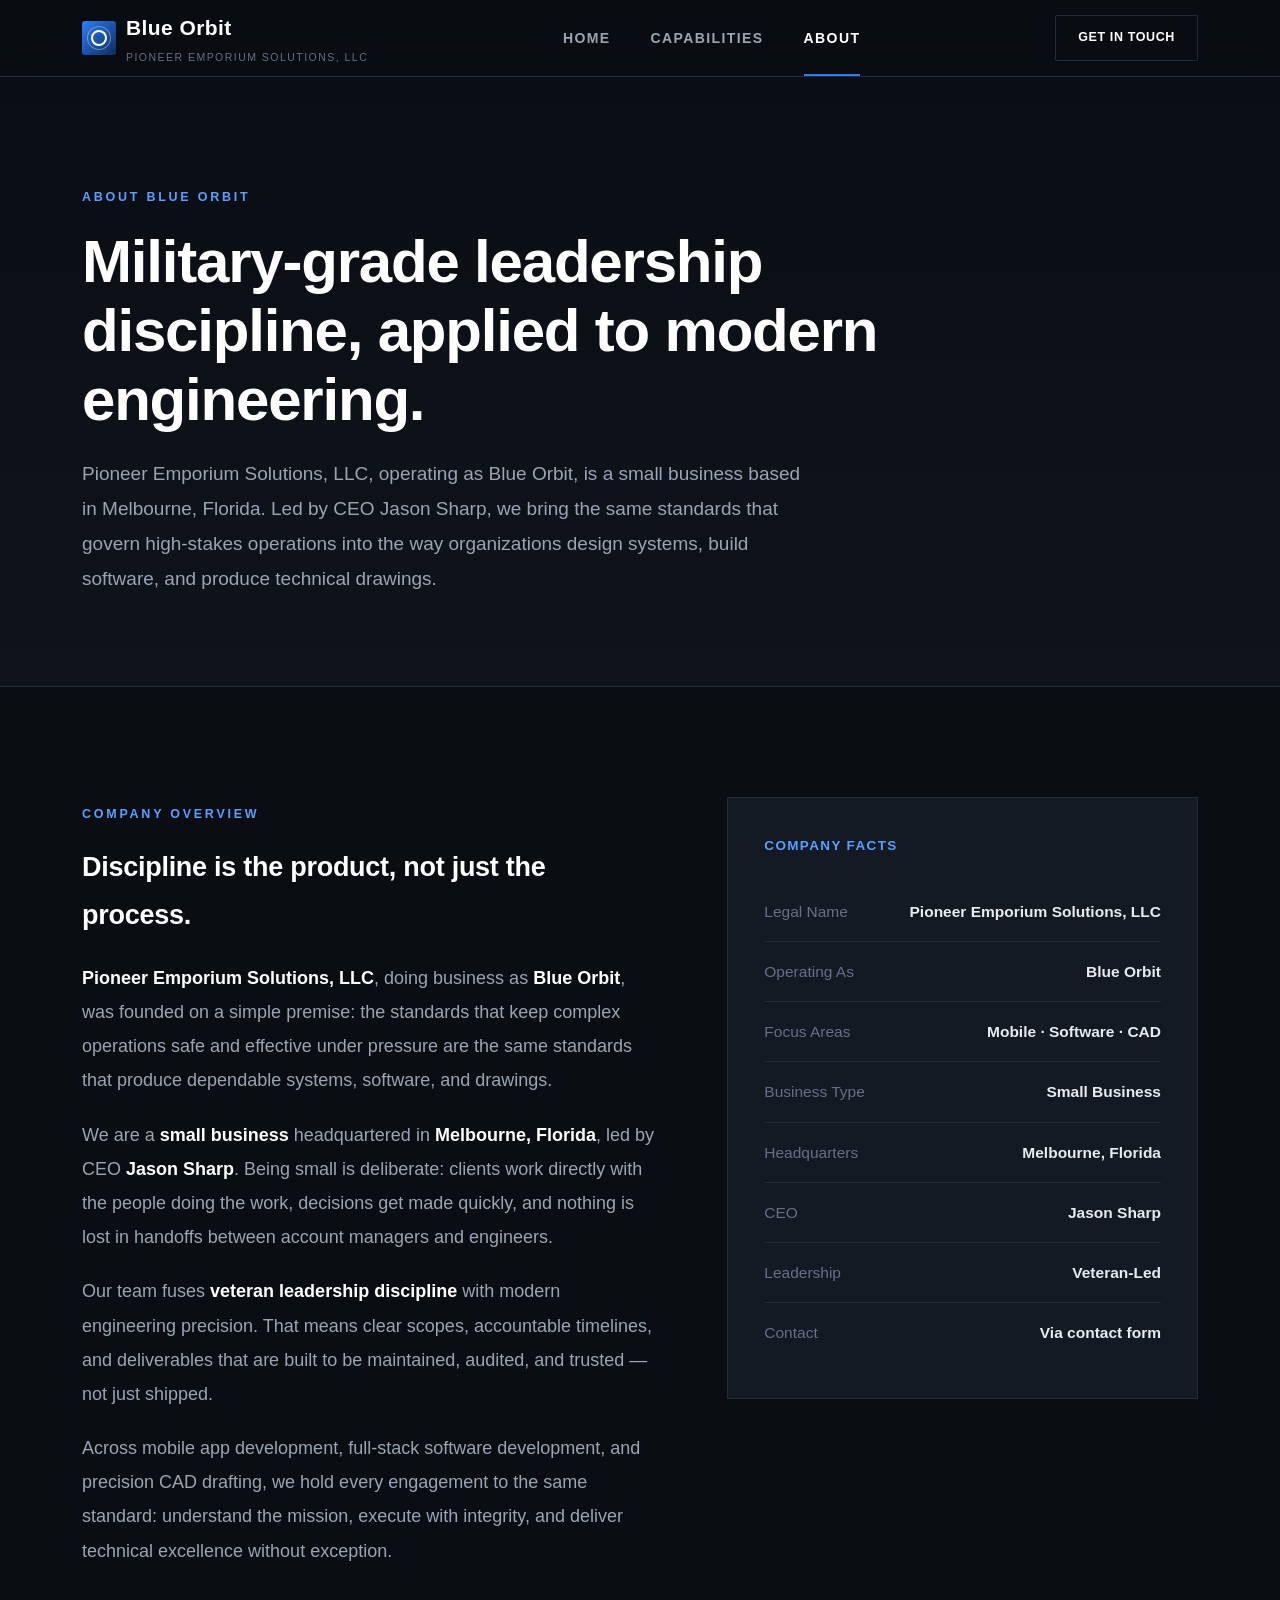
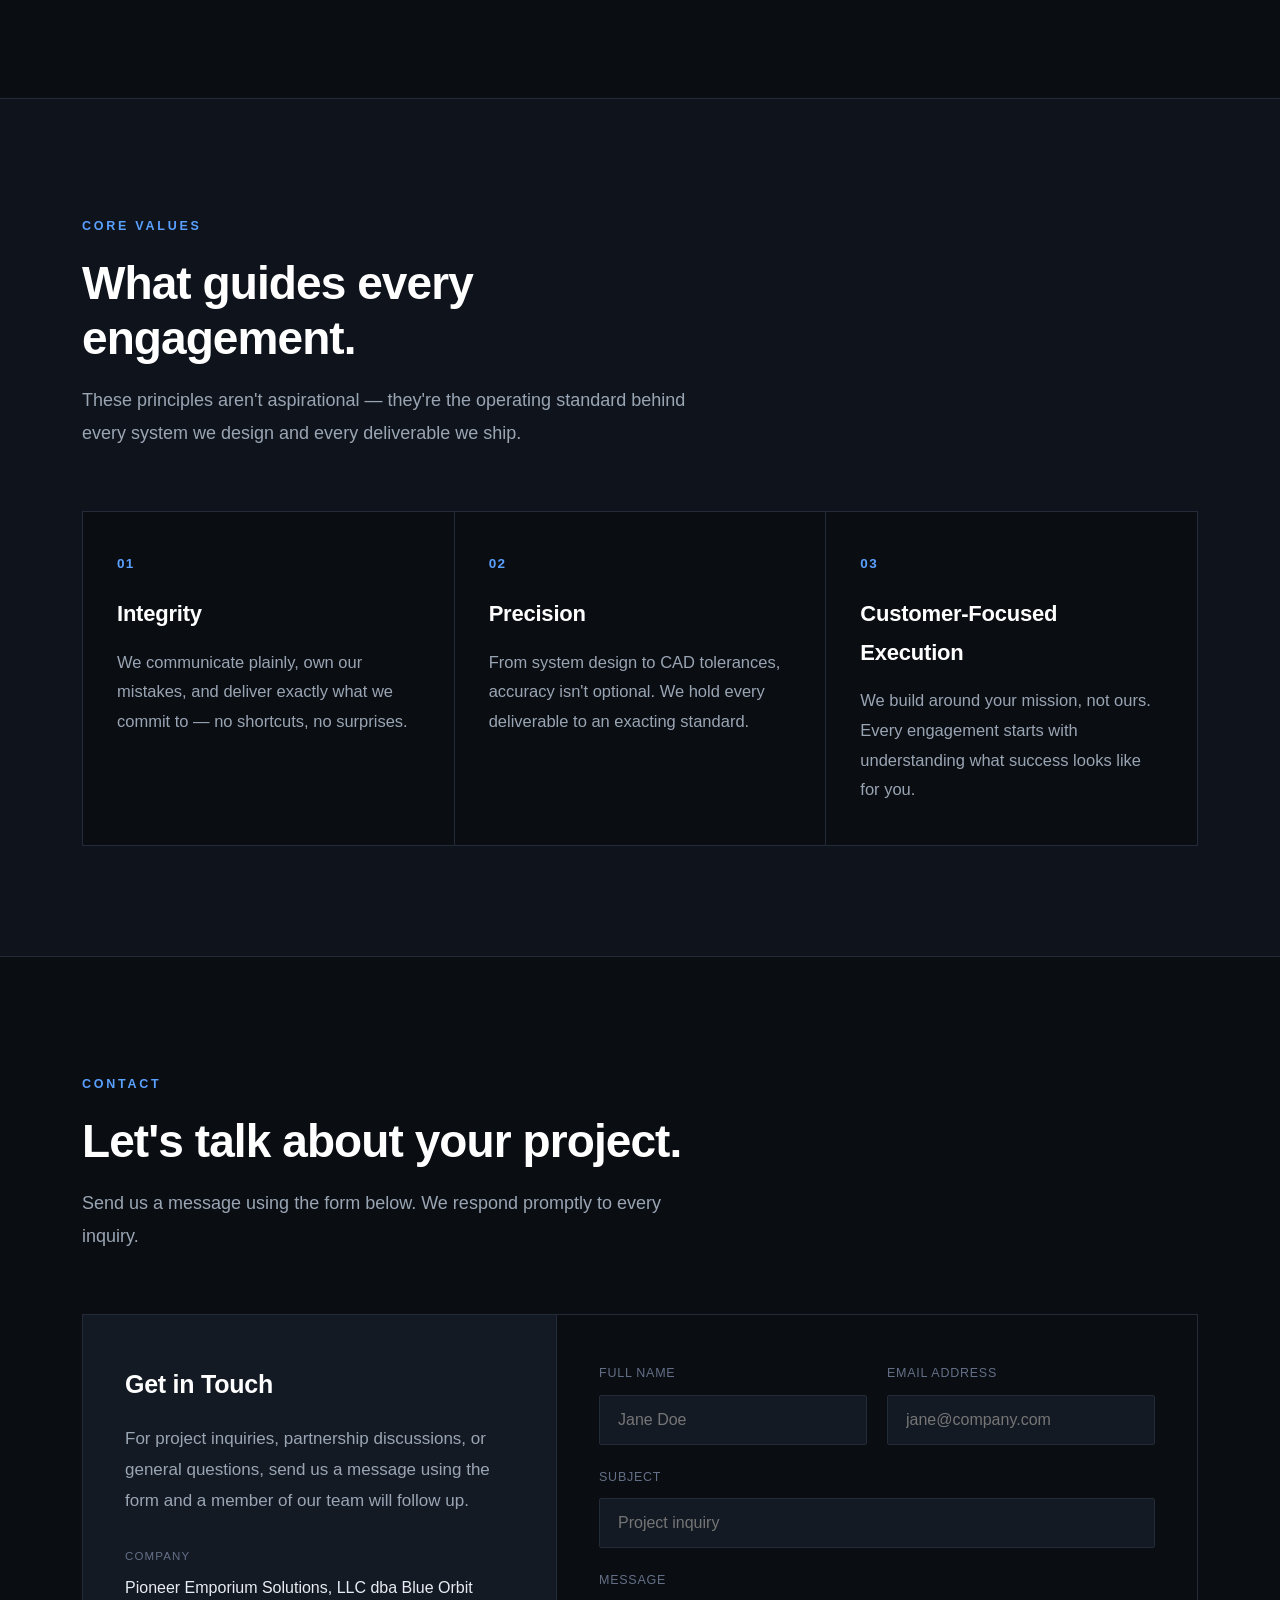
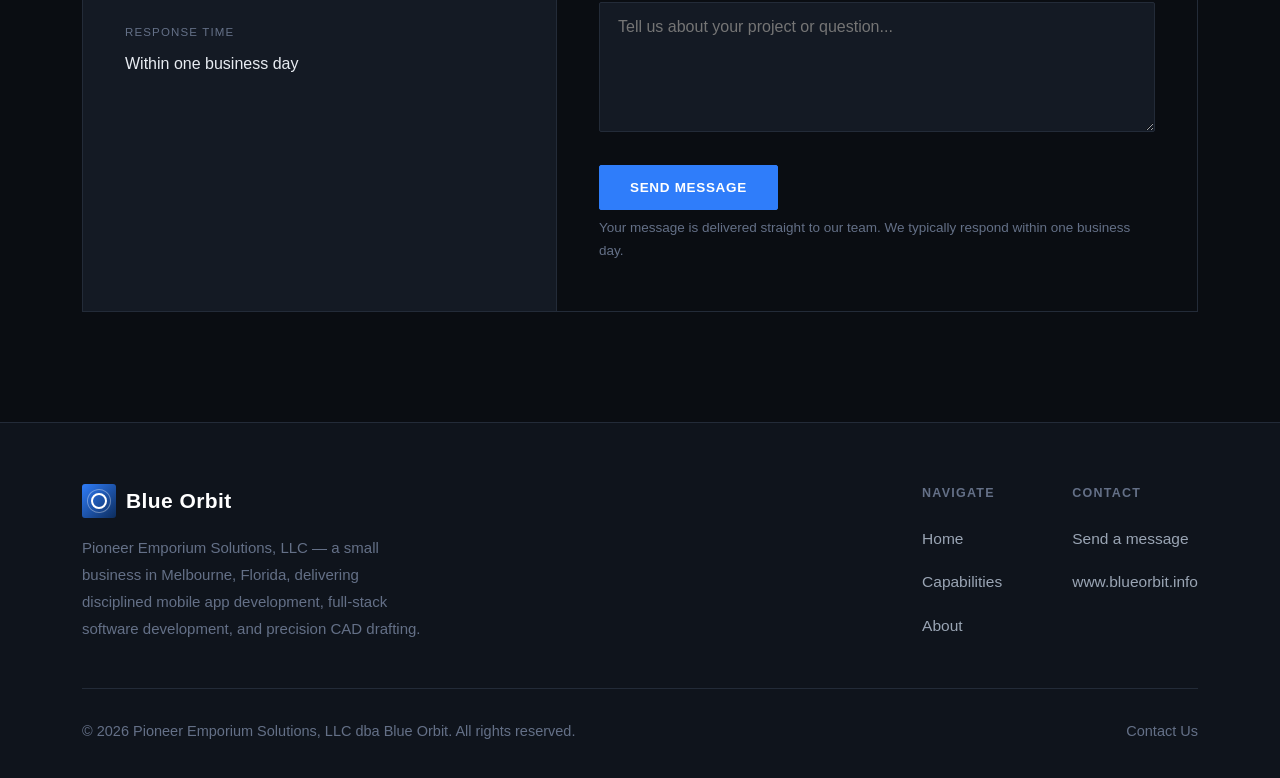
==== commit fe407e59: "Add small business status, Melbourne FL location, and CEO Jason Sharp" ====
--- a/about.html
+++ b/about.html
@@ -4,7 +4,7 @@
 <meta charset="UTF-8">
 <meta name="viewport" content="width=device-width, initial-scale=1.0">
 <title>About &amp; Contact | Blue Orbit</title>
-<meta name="description" content="Learn about Pioneer Emporium Solutions, LLC dba Blue Orbit — veteran-led mobile app development, software development, and CAD drafting. Get in touch using our contact form.">
+<meta name="description" content="Blue Orbit (Pioneer Emporium Solutions, LLC) is a veteran-led small business in Melbourne, Florida, led by CEO Jason Sharp — mobile app development, software development, and precision CAD drafting.">
 <link rel="icon" href="data:,">
 <link rel="stylesheet" href="styles.css">
 </head>
@@ -41,7 +41,7 @@
     <div class="container">
       <span class="eyebrow">About Blue Orbit</span>
       <h1>Military-grade leadership discipline, applied to modern engineering.</h1>
-      <p>Pioneer Emporium Solutions, LLC, operating as Blue Orbit, exists to bring the same standards that govern high-stakes operations into the way organizations design systems, build software, and produce technical drawings.</p>
+      <p>Pioneer Emporium Solutions, LLC, operating as Blue Orbit, is a small business based in Melbourne, Florida. Led by CEO Jason Sharp, we bring the same standards that govern high-stakes operations into the way organizations design systems, build software, and produce technical drawings.</p>
     </div>
   </section>
 
@@ -51,6 +51,7 @@
         <span class="eyebrow">Company Overview</span>
         <h2 style="margin-bottom: 22px;">Discipline is the product, not just the process.</h2>
         <p><strong>Pioneer Emporium Solutions, LLC</strong>, doing business as <strong>Blue Orbit</strong>, was founded on a simple premise: the standards that keep complex operations safe and effective under pressure are the same standards that produce dependable systems, software, and drawings.</p>
+        <p>We are a <strong>small business</strong> headquartered in <strong>Melbourne, Florida</strong>, led by CEO <strong>Jason Sharp</strong>. Being small is deliberate: clients work directly with the people doing the work, decisions get made quickly, and nothing is lost in handoffs between account managers and engineers.</p>
         <p>Our team fuses <strong>veteran leadership discipline</strong> with modern engineering precision. That means clear scopes, accountable timelines, and deliverables that are built to be maintained, audited, and trusted &mdash; not just shipped.</p>
         <p>Across mobile app development, full-stack software development, and precision CAD drafting, we hold every engagement to the same standard: understand the mission, execute with integrity, and deliver technical excellence without exception.</p>
       </div>
@@ -68,6 +69,18 @@
         <div class="fact-row">
           <span class="k">Focus Areas</span>
           <span class="v">Mobile &middot; Software &middot; CAD</span>
+        </div>
+        <div class="fact-row">
+          <span class="k">Business Type</span>
+          <span class="v">Small Business</span>
+        </div>
+        <div class="fact-row">
+          <span class="k">Headquarters</span>
+          <span class="v">Melbourne, Florida</span>
+        </div>
+        <div class="fact-row">
+          <span class="k">CEO</span>
+          <span class="v">Jason Sharp</span>
         </div>
         <div class="fact-row">
           <span class="k">Leadership</span>
@@ -177,7 +190,7 @@
           <span class="brand-mark" aria-hidden="true"></span>
           <span>Blue Orbit</span>
         </a>
-        <p>Pioneer Emporium Solutions, LLC &mdash; disciplined mobile app development, full-stack software development, and precision CAD drafting.</p>
+        <p>Pioneer Emporium Solutions, LLC &mdash; a small business in Melbourne, Florida, delivering disciplined mobile app development, full-stack software development, and precision CAD drafting.</p>
       </div>
       <div class="footer-cols">
         <div class="footer-col">
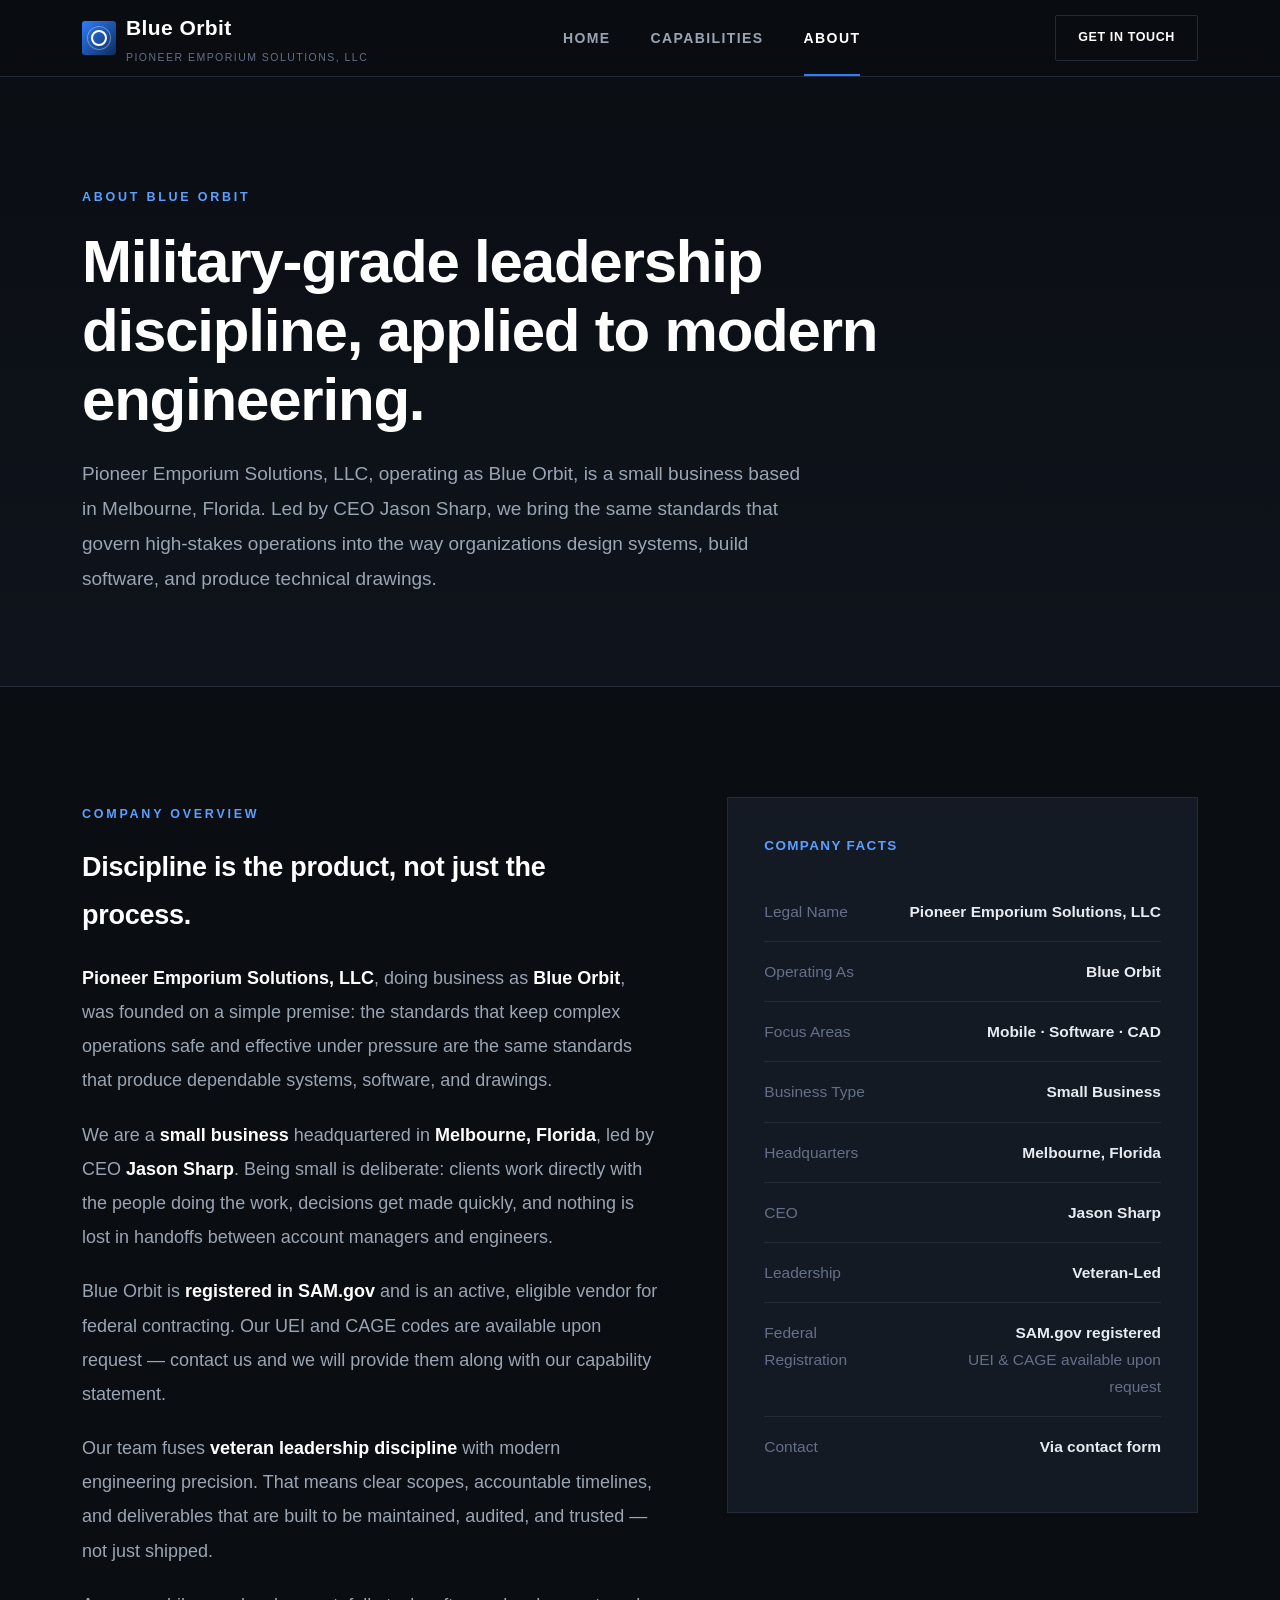
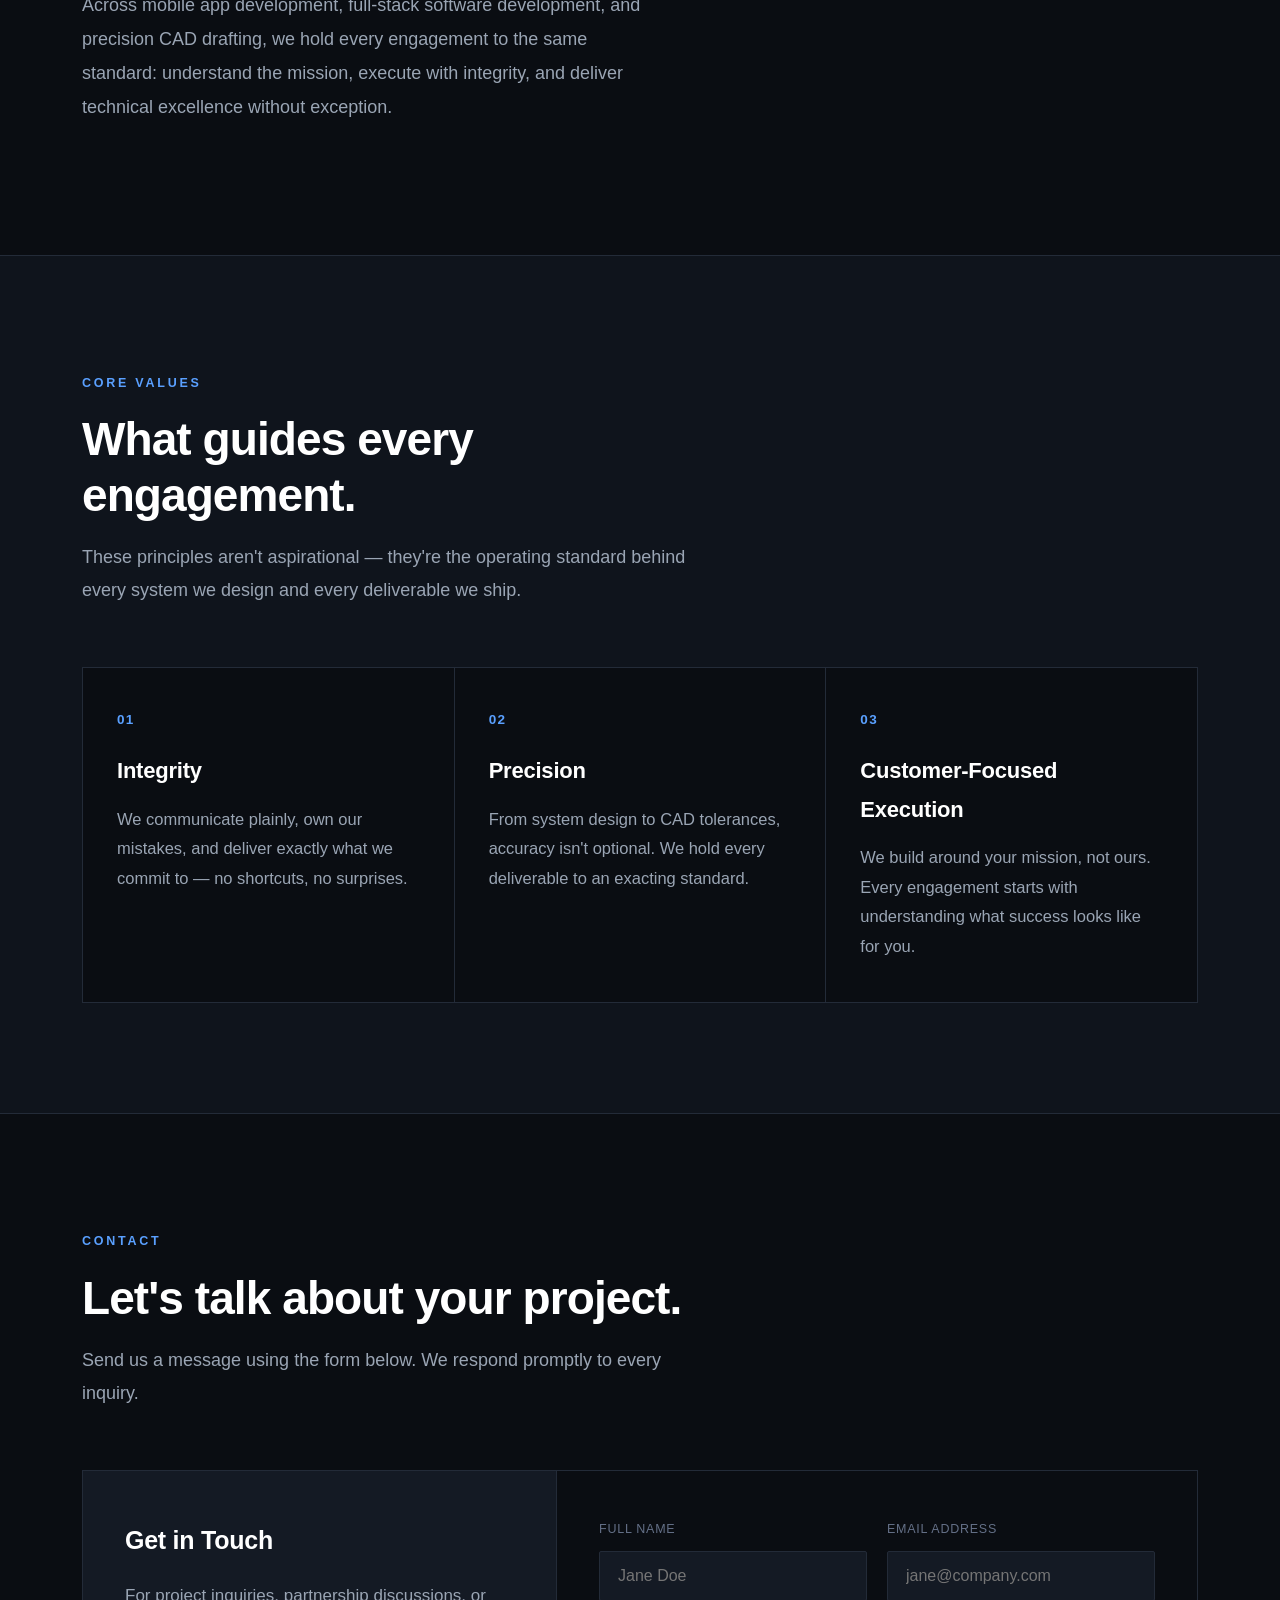
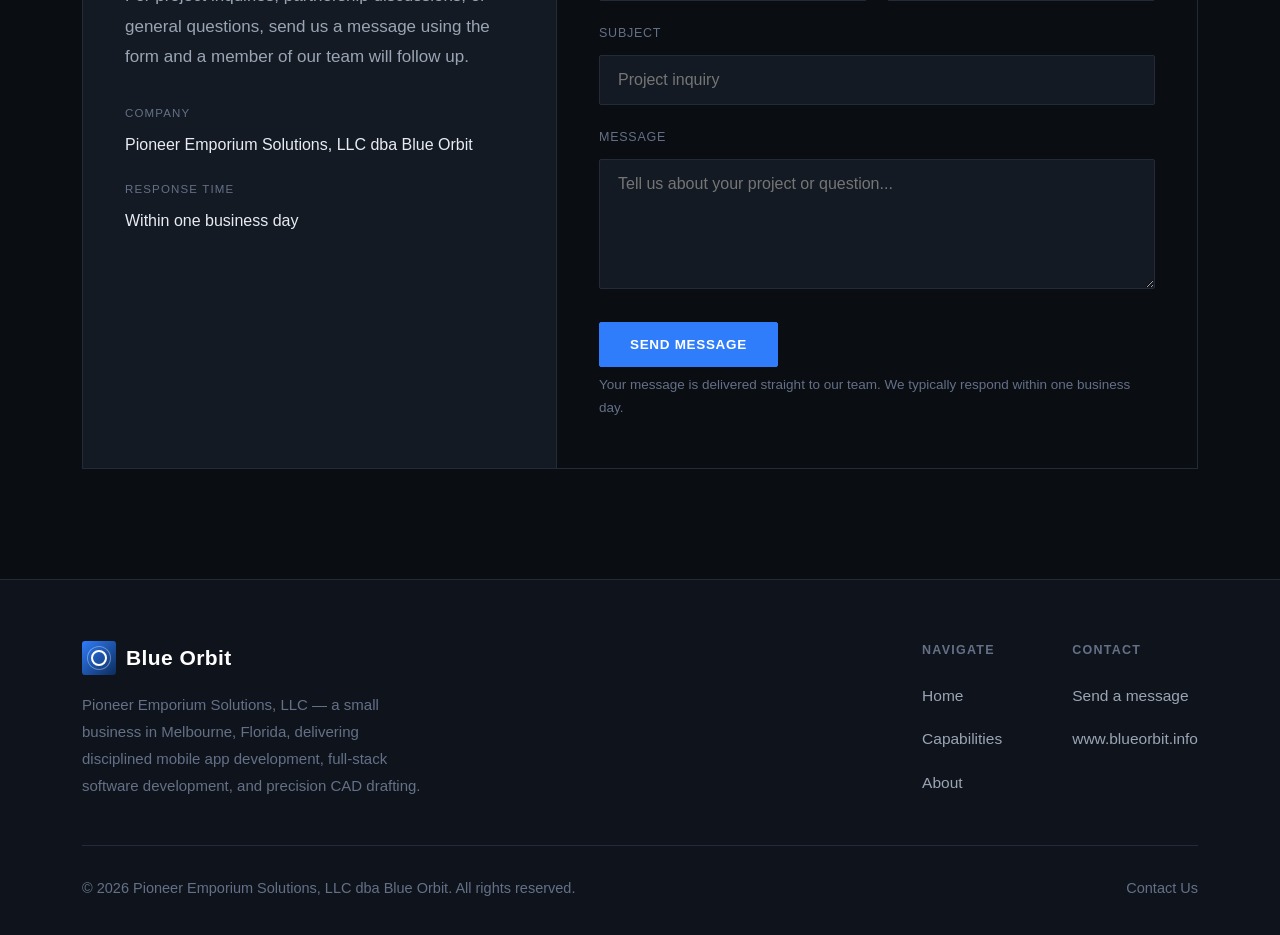
==== commit c8e38386: "Add SAM.gov registration status" ====
--- a/about.html
+++ b/about.html
@@ -4,7 +4,7 @@
 <meta charset="UTF-8">
 <meta name="viewport" content="width=device-width, initial-scale=1.0">
 <title>About &amp; Contact | Blue Orbit</title>
-<meta name="description" content="Blue Orbit (Pioneer Emporium Solutions, LLC) is a veteran-led small business in Melbourne, Florida, led by CEO Jason Sharp — mobile app development, software development, and precision CAD drafting.">
+<meta name="description" content="Blue Orbit (Pioneer Emporium Solutions, LLC) is a veteran-led, SAM.gov-registered small business in Melbourne, Florida, led by CEO Jason Sharp — mobile app development, software development, and precision CAD drafting.">
 <link rel="icon" href="data:,">
 <link rel="stylesheet" href="styles.css">
 </head>
@@ -52,6 +52,7 @@
         <h2 style="margin-bottom: 22px;">Discipline is the product, not just the process.</h2>
         <p><strong>Pioneer Emporium Solutions, LLC</strong>, doing business as <strong>Blue Orbit</strong>, was founded on a simple premise: the standards that keep complex operations safe and effective under pressure are the same standards that produce dependable systems, software, and drawings.</p>
         <p>We are a <strong>small business</strong> headquartered in <strong>Melbourne, Florida</strong>, led by CEO <strong>Jason Sharp</strong>. Being small is deliberate: clients work directly with the people doing the work, decisions get made quickly, and nothing is lost in handoffs between account managers and engineers.</p>
+        <p>Blue Orbit is <strong>registered in SAM.gov</strong> and is an active, eligible vendor for federal contracting. Our UEI and CAGE codes are available upon request &mdash; contact us and we will provide them along with our capability statement.</p>
         <p>Our team fuses <strong>veteran leadership discipline</strong> with modern engineering precision. That means clear scopes, accountable timelines, and deliverables that are built to be maintained, audited, and trusted &mdash; not just shipped.</p>
         <p>Across mobile app development, full-stack software development, and precision CAD drafting, we hold every engagement to the same standard: understand the mission, execute with integrity, and deliver technical excellence without exception.</p>
       </div>
@@ -85,6 +86,10 @@
         <div class="fact-row">
           <span class="k">Leadership</span>
           <span class="v">Veteran-Led</span>
+        </div>
+        <div class="fact-row">
+          <span class="k">Federal Registration</span>
+          <span class="v">SAM.gov registered<br><span style="font-weight: 400; color: var(--color-text-faint);">UEI &amp; CAGE available upon request</span></span>
         </div>
         <div class="fact-row">
           <span class="k">Contact</span>
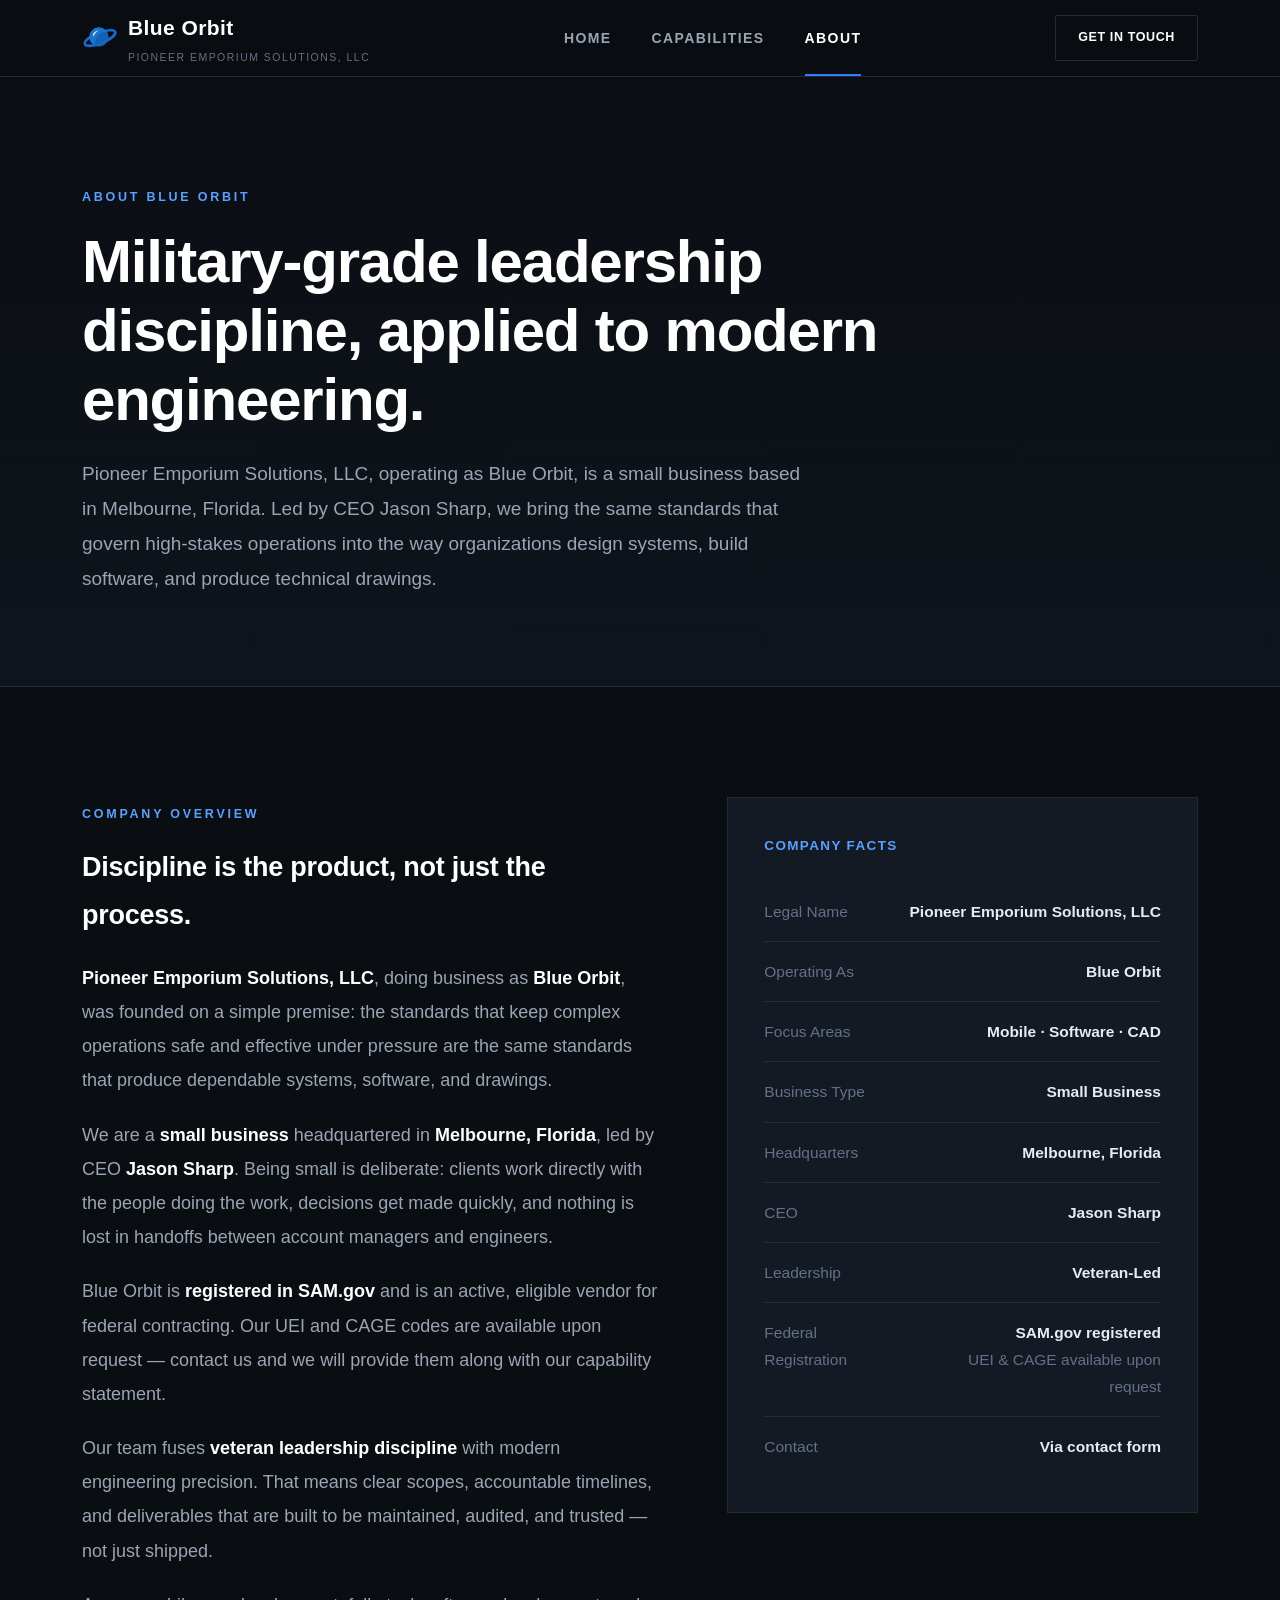
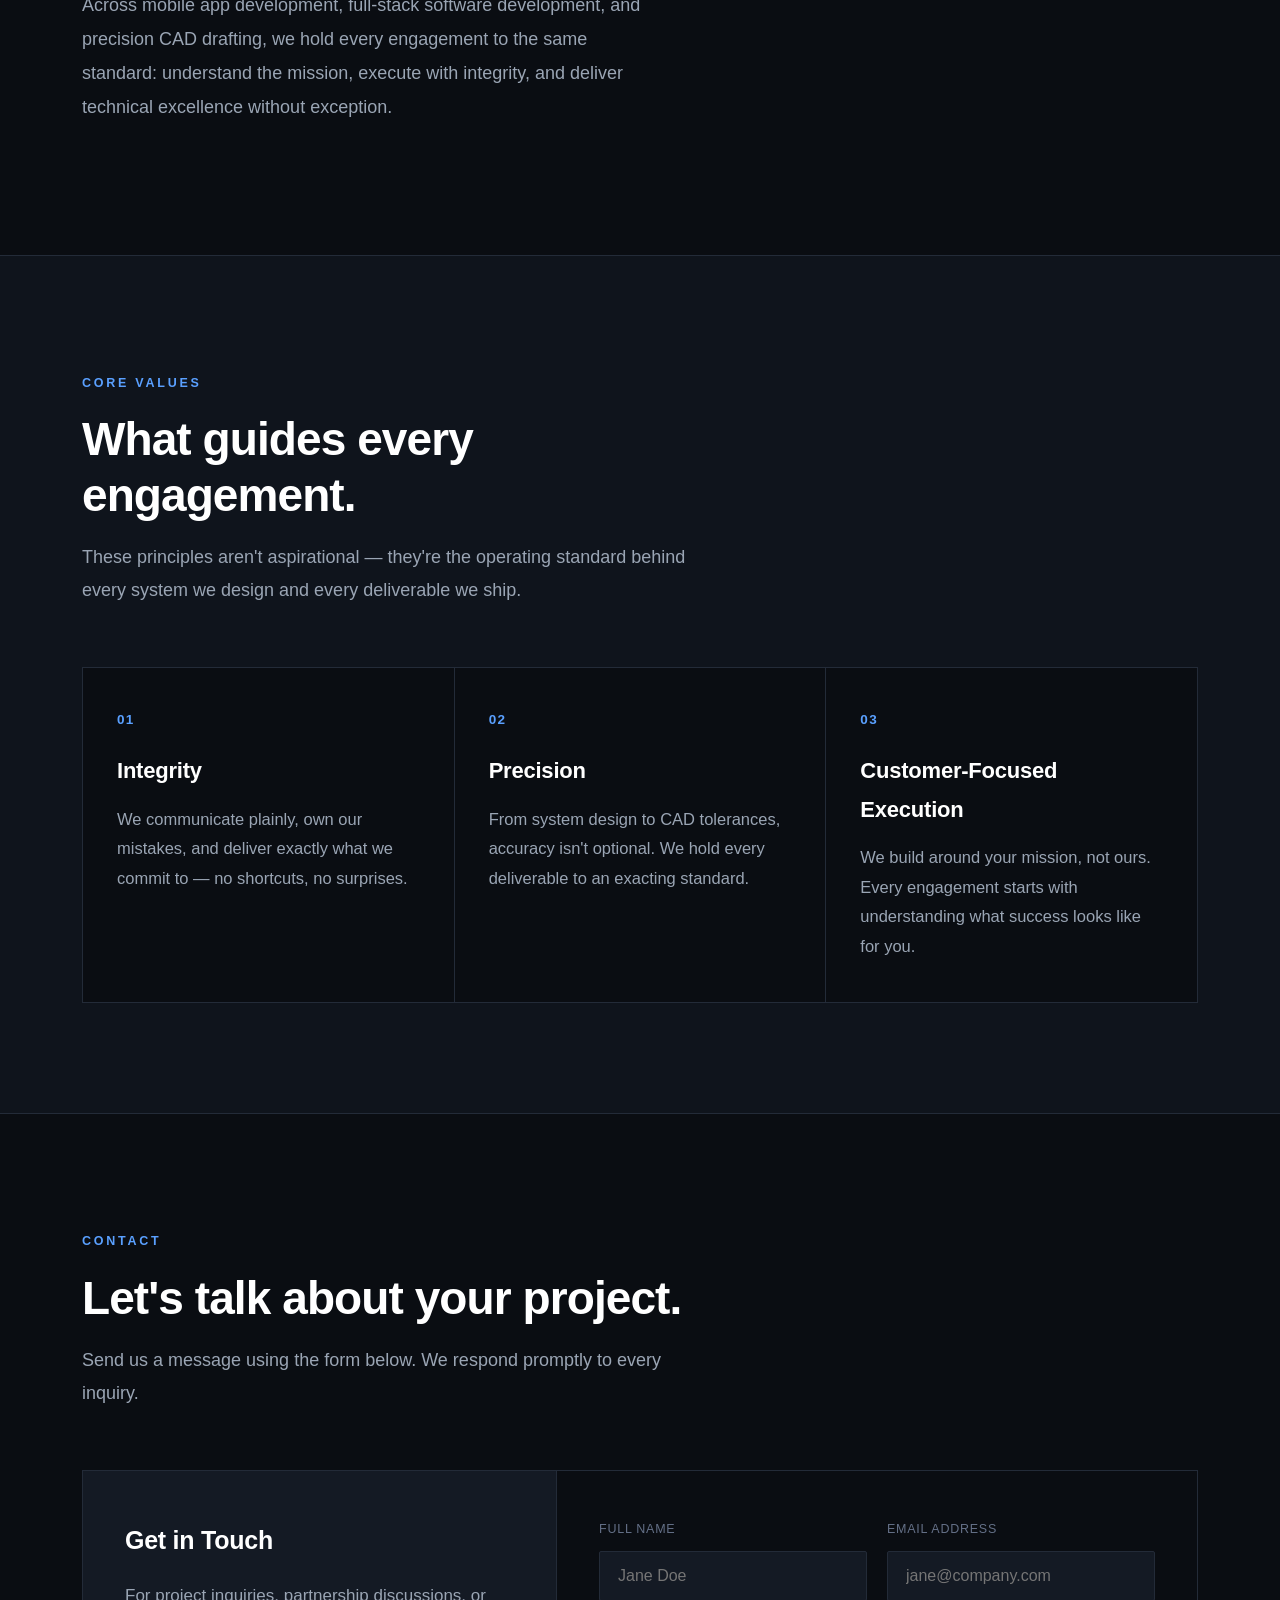
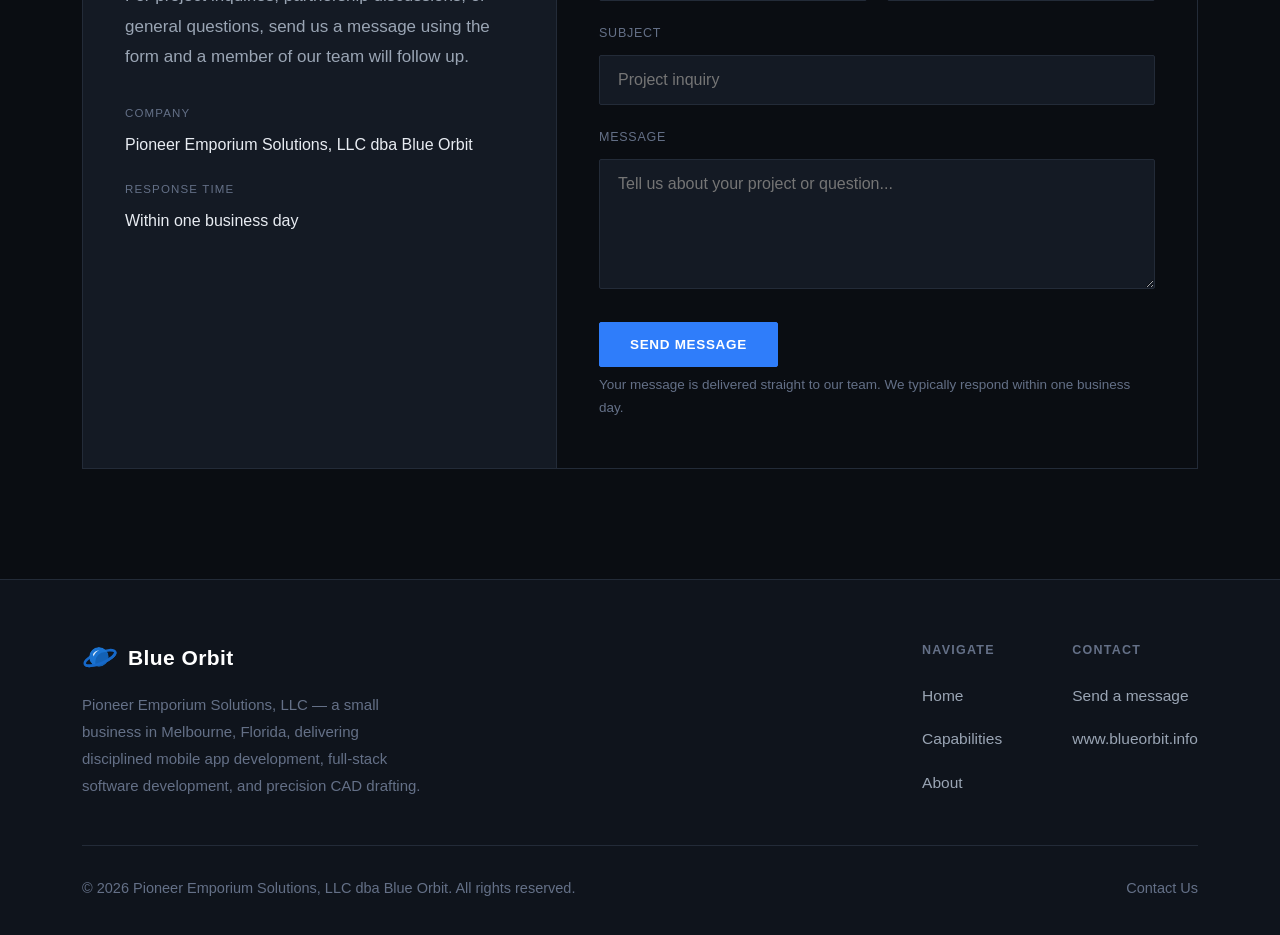
==== commit 54c1a7e1: "Wire up logo mark and favicon" ====
--- a/about.html
+++ b/about.html
@@ -5,7 +5,8 @@
 <meta name="viewport" content="width=device-width, initial-scale=1.0">
 <title>About &amp; Contact | Blue Orbit</title>
 <meta name="description" content="Blue Orbit (Pioneer Emporium Solutions, LLC) is a veteran-led, SAM.gov-registered small business in Melbourne, Florida, led by CEO Jason Sharp — mobile app development, software development, and precision CAD drafting.">
-<link rel="icon" href="data:,">
+<link rel="icon" href="logo.svg" type="image/svg+xml">
+<link rel="apple-touch-icon" href="logo.svg">
 <link rel="stylesheet" href="styles.css">
 </head>
 <body>
@@ -13,7 +14,7 @@
 <header class="site-header">
   <div class="container navbar">
     <a href="index.html" class="brand">
-      <span class="brand-mark" aria-hidden="true"></span>
+      <img src="logo.svg" alt="" class="brand-mark" width="36" height="36">
       <span>
         Blue Orbit
         <span class="brand-name-sub">Pioneer Emporium Solutions, LLC</span>
@@ -192,7 +193,7 @@
     <div class="footer-top">
       <div class="footer-brand">
         <a href="index.html" class="brand">
-          <span class="brand-mark" aria-hidden="true"></span>
+          <img src="logo.svg" alt="" class="brand-mark" width="36" height="36">
           <span>Blue Orbit</span>
         </a>
         <p>Pioneer Emporium Solutions, LLC &mdash; a small business in Melbourne, Florida, delivering disciplined mobile app development, full-stack software development, and precision CAD drafting.</p>
--- a/styles.css
+++ b/styles.css
@@ -121,34 +121,10 @@
 }
 
 .brand-mark {
-  width: 34px;
-  height: 34px;
-  border-radius: 3px;
-  background: linear-gradient(135deg, var(--color-accent) 0%, #0c2c5c 100%);
-  display: flex;
-  align-items: center;
-  justify-content: center;
-  position: relative;
+  width: 36px;
+  height: 36px;
   flex-shrink: 0;
-}
-
-.brand-mark::before {
-  content: "";
-  width: 12px;
-  height: 12px;
-  border: 2px solid var(--color-white);
-  border-radius: 50%;
-  box-shadow: 0 0 0 2px transparent;
-}
-
-.brand-mark::after {
-  content: "";
-  position: absolute;
-  width: 22px;
-  height: 22px;
-  border: 1px solid rgba(255, 255, 255, 0.35);
-  border-radius: 50%;
-  transform: rotate(35deg);
+  display: block;
 }
 
 .brand-name-sub {
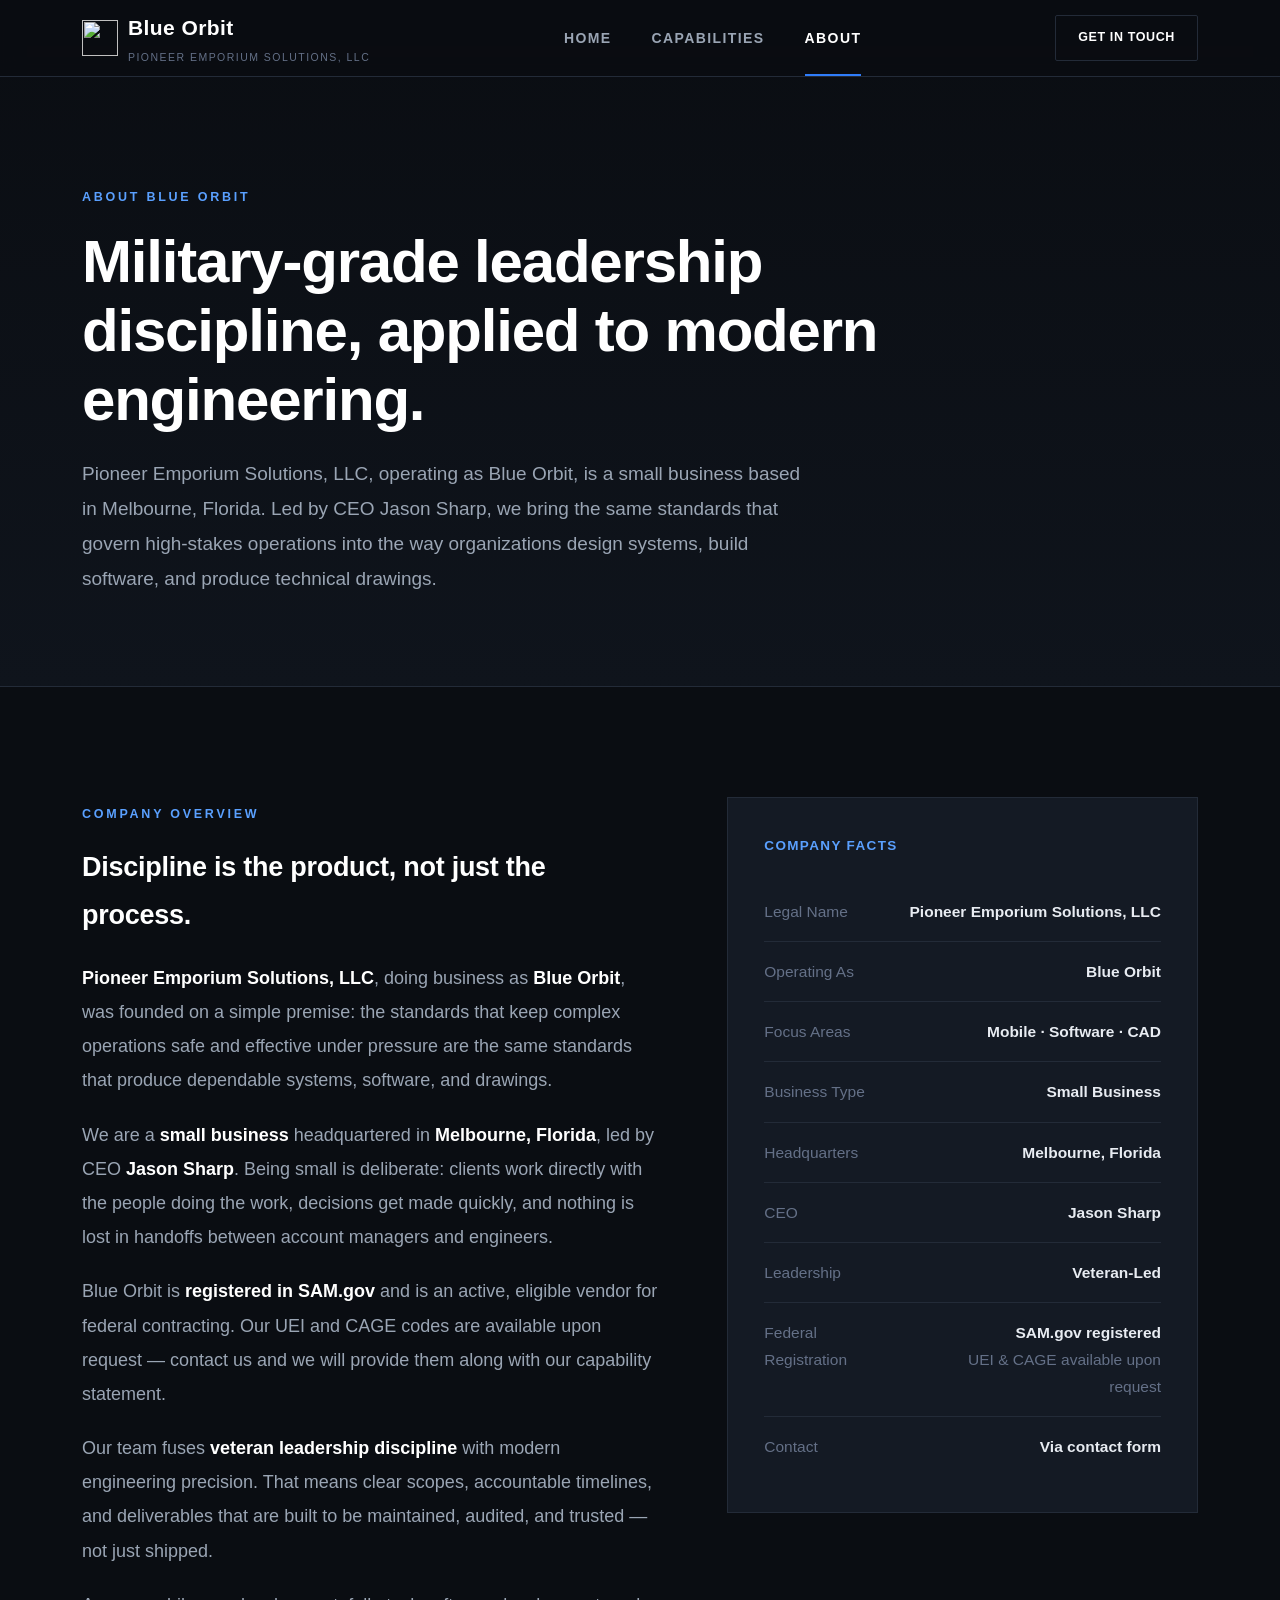
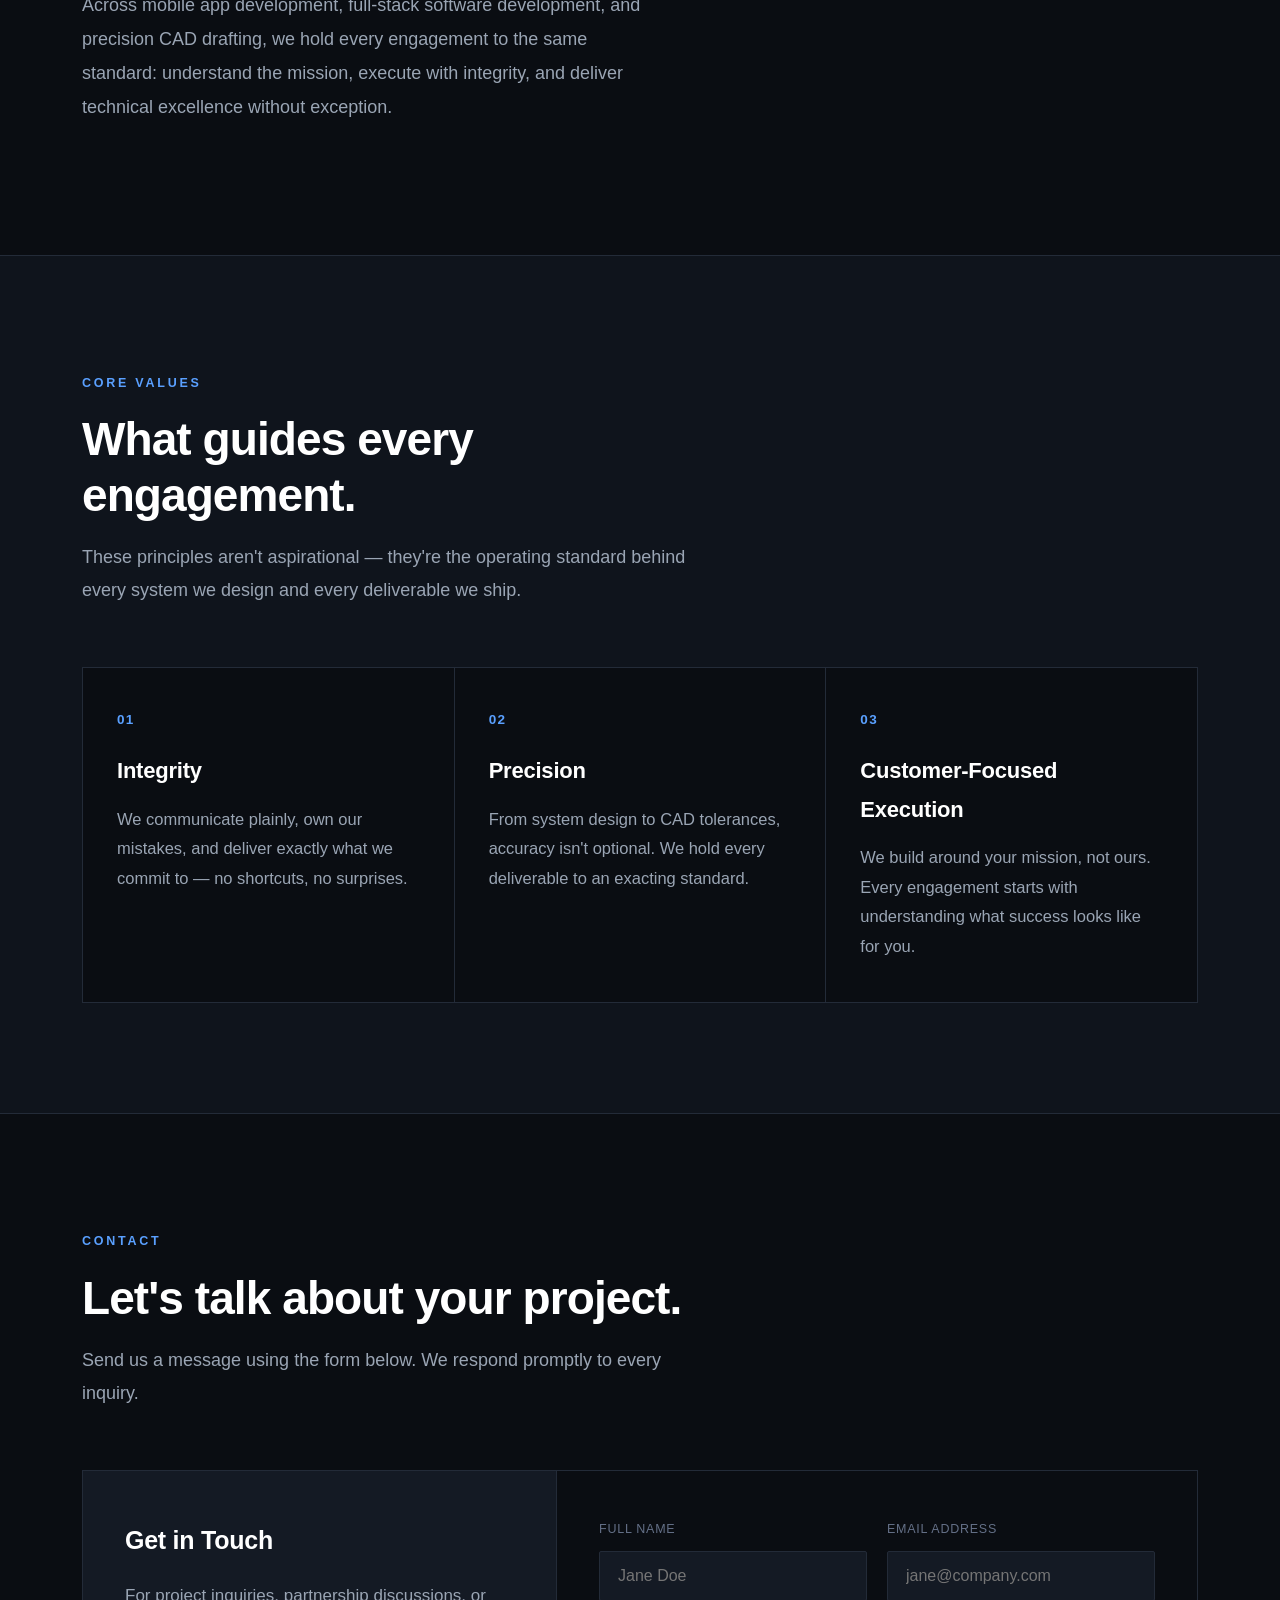
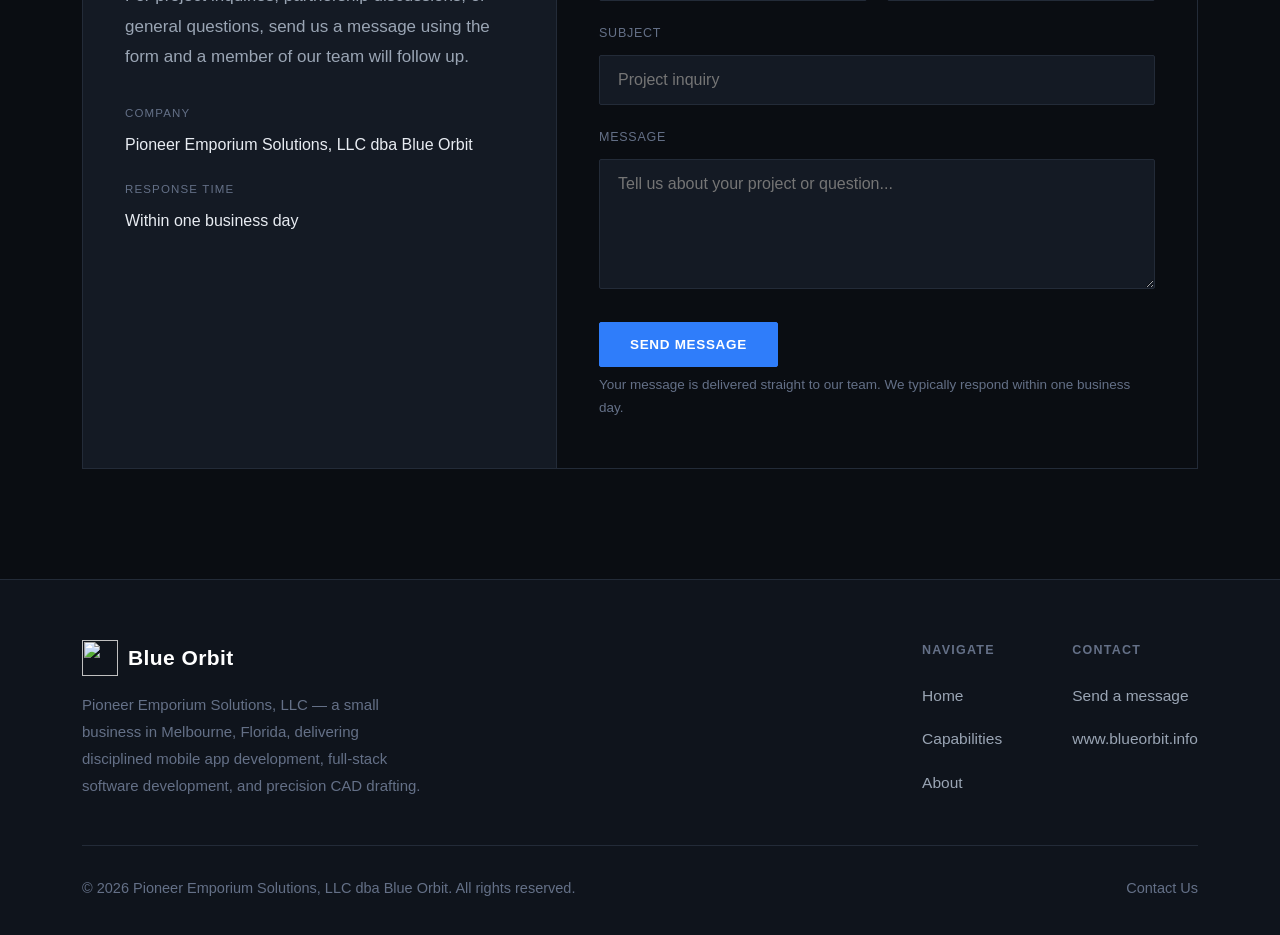
==== commit 105c3a79: "Use provided logo and favicon images" ====
--- a/about.html
+++ b/about.html
@@ -5,8 +5,8 @@
 <meta name="viewport" content="width=device-width, initial-scale=1.0">
 <title>About &amp; Contact | Blue Orbit</title>
 <meta name="description" content="Blue Orbit (Pioneer Emporium Solutions, LLC) is a veteran-led, SAM.gov-registered small business in Melbourne, Florida, led by CEO Jason Sharp — mobile app development, software development, and precision CAD drafting.">
-<link rel="icon" href="logo.svg" type="image/svg+xml">
-<link rel="apple-touch-icon" href="logo.svg">
+<link rel="icon" href="favicon.png" type="image/png">
+<link rel="apple-touch-icon" href="favicon.png">
 <link rel="stylesheet" href="styles.css">
 </head>
 <body>
@@ -14,7 +14,7 @@
 <header class="site-header">
   <div class="container navbar">
     <a href="index.html" class="brand">
-      <img src="logo.svg" alt="" class="brand-mark" width="36" height="36">
+      <img src="logo.png" alt="" class="brand-mark" width="36" height="36">
       <span>
         Blue Orbit
         <span class="brand-name-sub">Pioneer Emporium Solutions, LLC</span>
@@ -193,7 +193,7 @@
     <div class="footer-top">
       <div class="footer-brand">
         <a href="index.html" class="brand">
-          <img src="logo.svg" alt="" class="brand-mark" width="36" height="36">
+          <img src="logo.png" alt="" class="brand-mark" width="36" height="36">
           <span>Blue Orbit</span>
         </a>
         <p>Pioneer Emporium Solutions, LLC &mdash; a small business in Melbourne, Florida, delivering disciplined mobile app development, full-stack software development, and precision CAD drafting.</p>
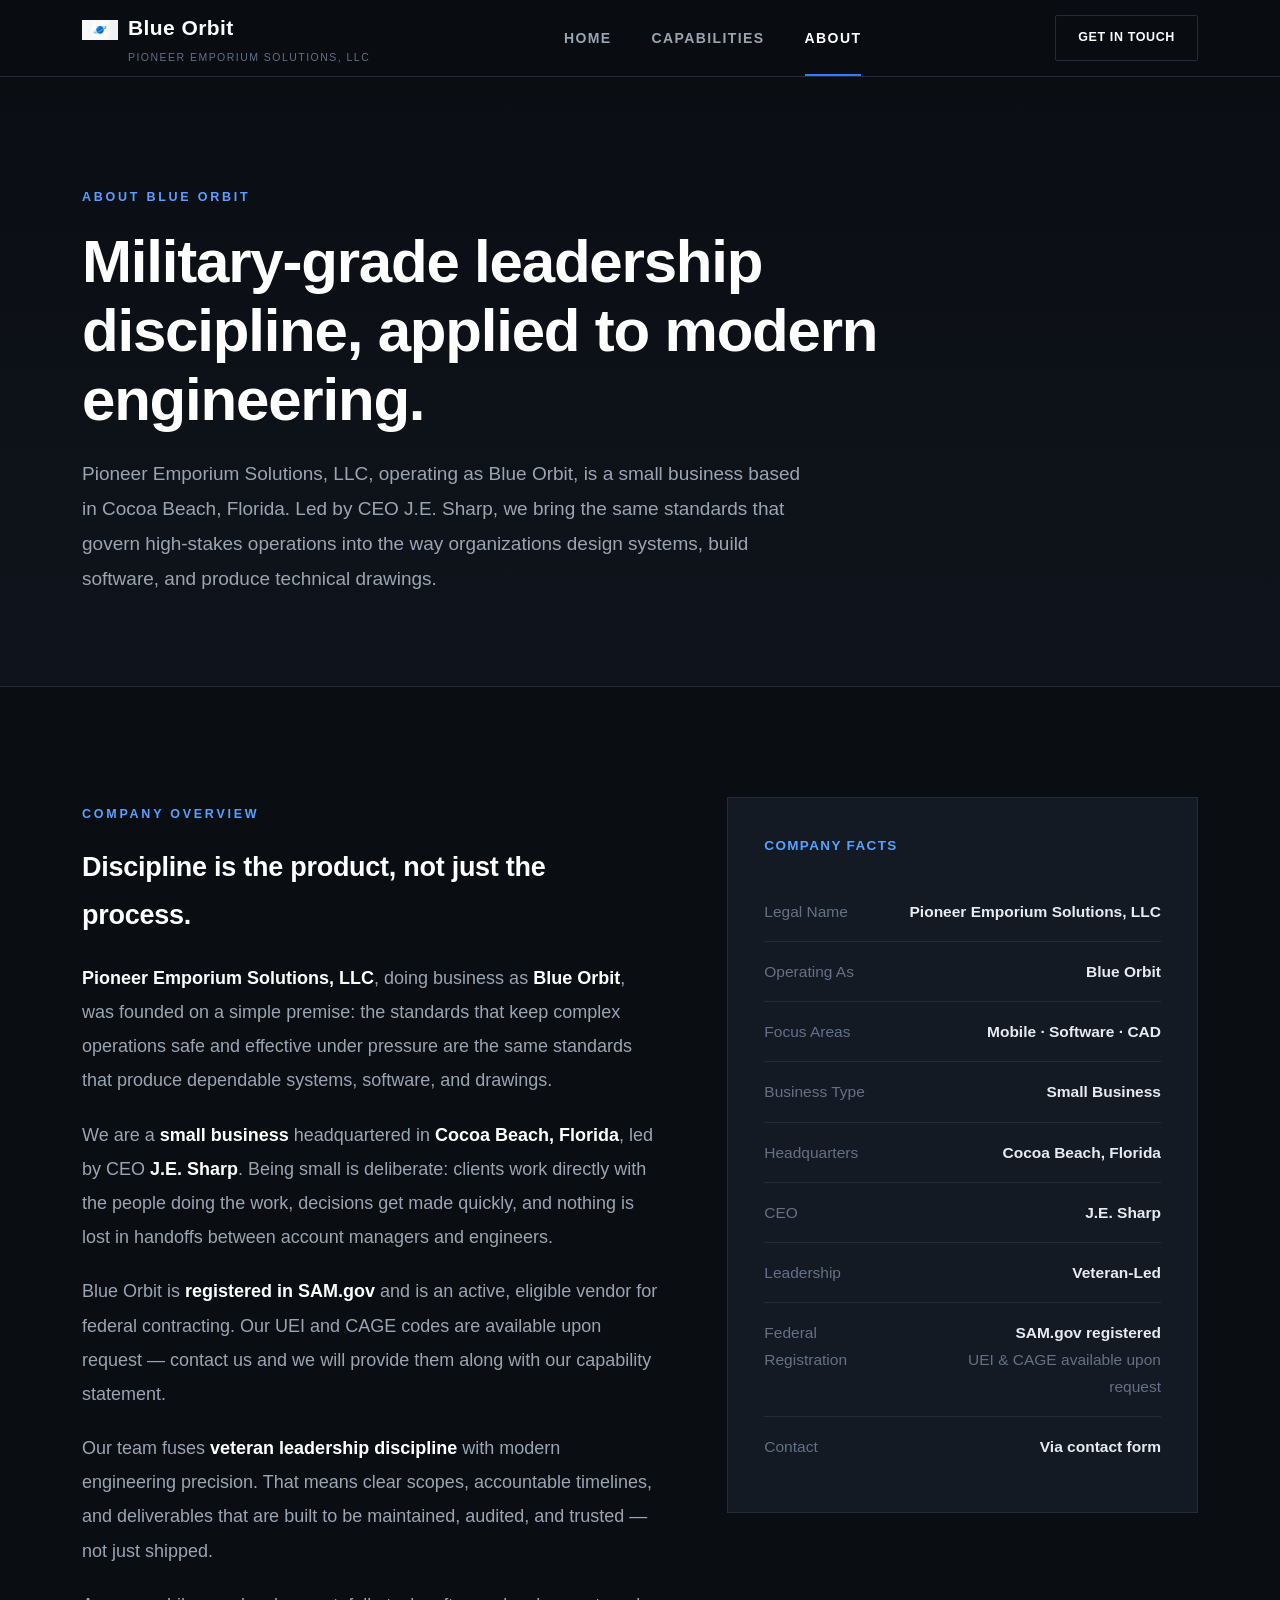
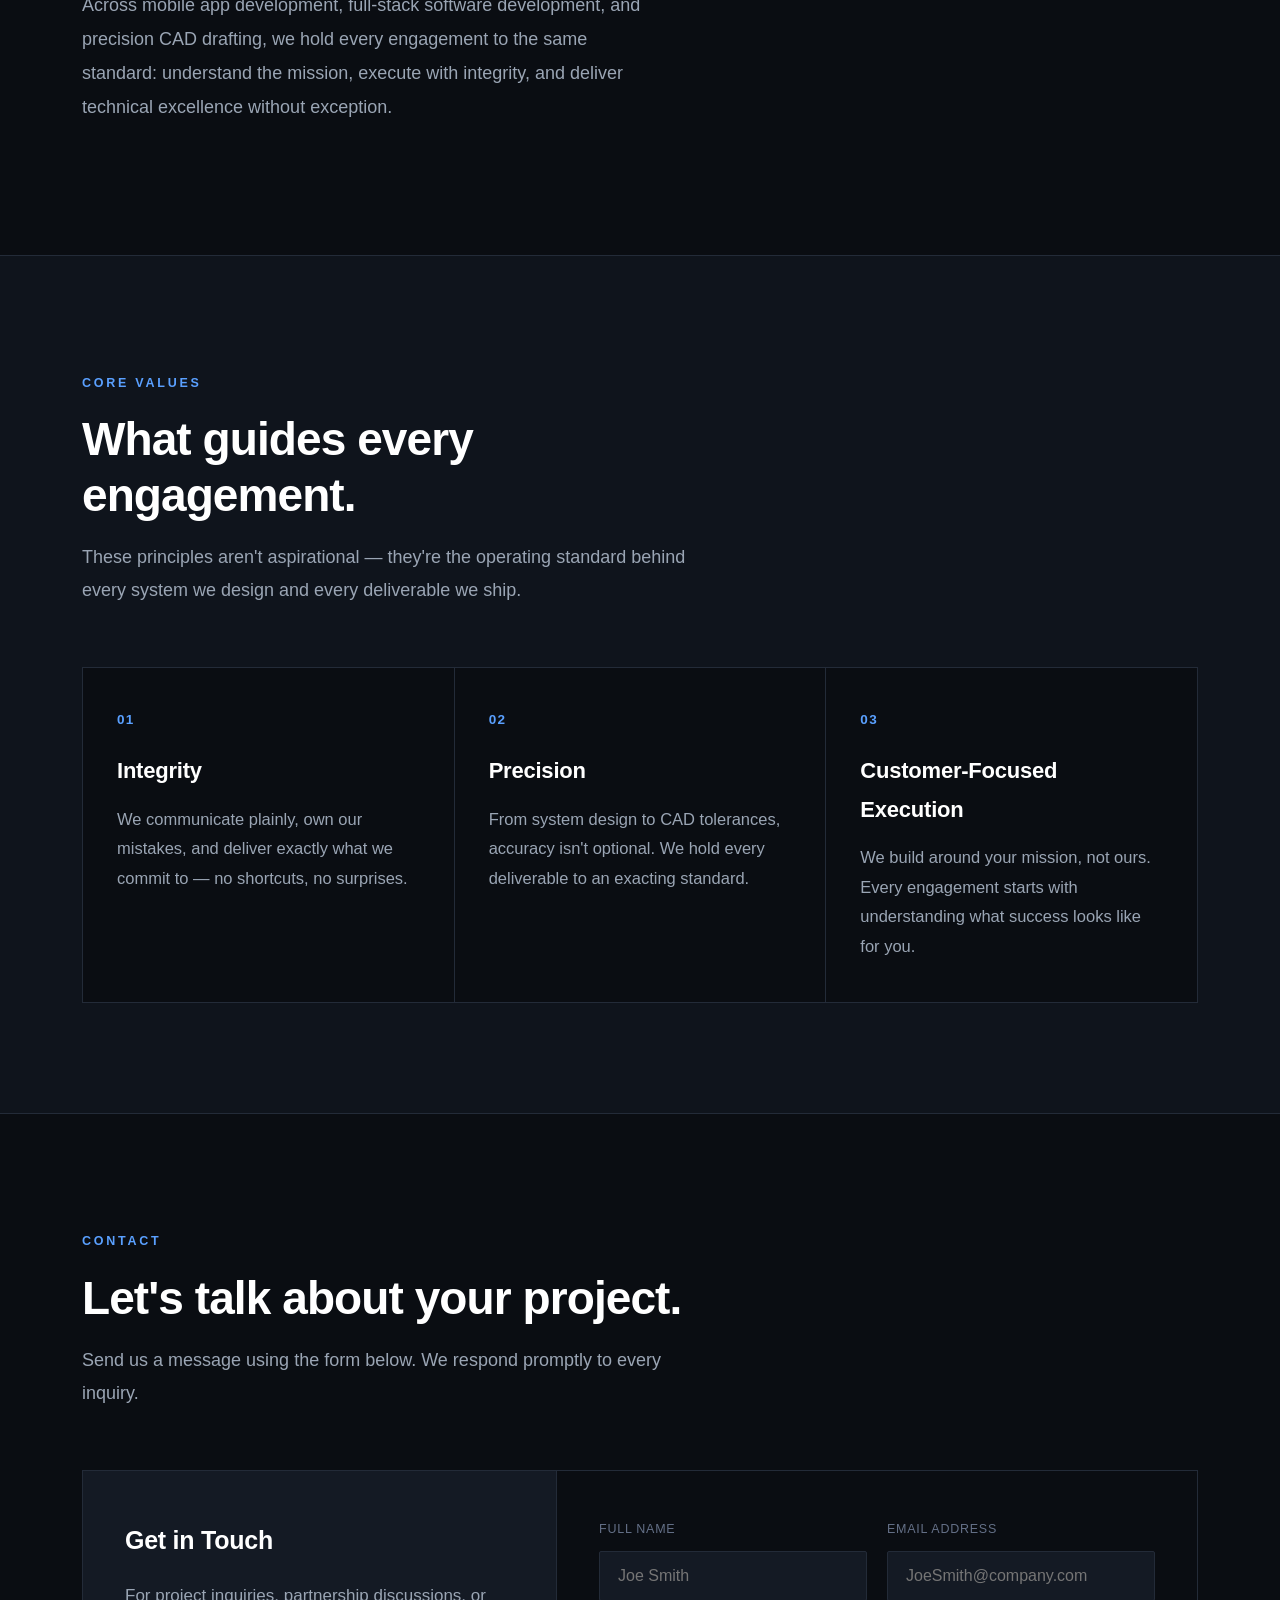
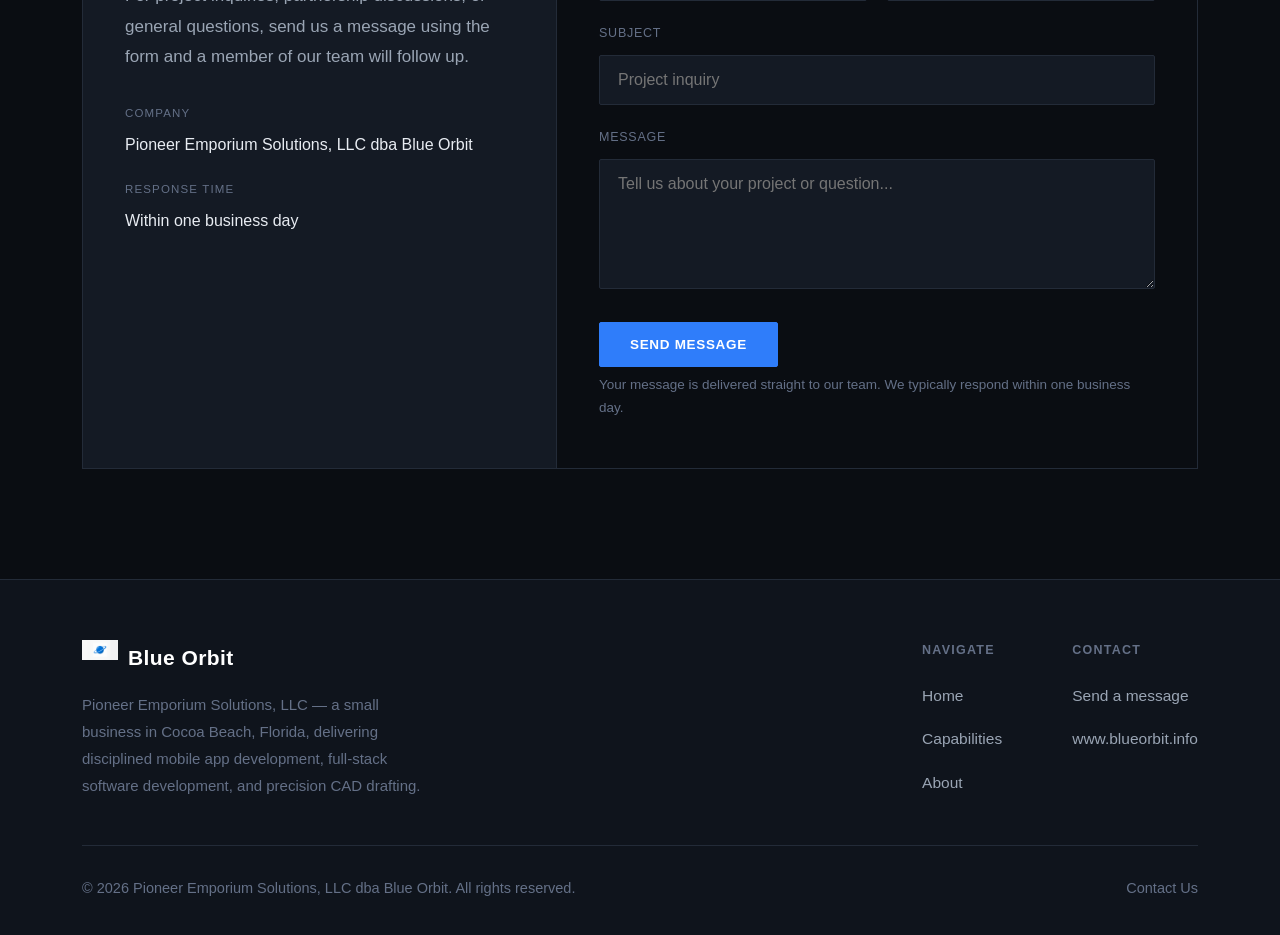
==== commit 2236b456: "Update location to Cocoa Beach and CEO to J.E. Sharp" ====
--- a/about.html
+++ b/about.html
@@ -4,7 +4,7 @@
 <meta charset="UTF-8">
 <meta name="viewport" content="width=device-width, initial-scale=1.0">
 <title>About &amp; Contact | Blue Orbit</title>
-<meta name="description" content="Blue Orbit (Pioneer Emporium Solutions, LLC) is a veteran-led, SAM.gov-registered small business in Melbourne, Florida, led by CEO Jason Sharp — mobile app development, software development, and precision CAD drafting.">
+<meta name="description" content="Blue Orbit (Pioneer Emporium Solutions, LLC) is a veteran-led, SAM.gov-registered small business in Cocoa Beach, Florida, led by CEO J.E. Sharp — mobile app development, software development, and precision CAD drafting.">
 <link rel="icon" href="favicon.png" type="image/png">
 <link rel="apple-touch-icon" href="favicon.png">
 <link rel="stylesheet" href="styles.css">
@@ -14,7 +14,7 @@
 <header class="site-header">
   <div class="container navbar">
     <a href="index.html" class="brand">
-      <img src="logo.png" alt="" class="brand-mark" width="36" height="36">
+      <span class="brand-mark"><img src="favicon.png" alt=""></span>
       <span>
         Blue Orbit
         <span class="brand-name-sub">Pioneer Emporium Solutions, LLC</span>
@@ -42,7 +42,7 @@
     <div class="container">
       <span class="eyebrow">About Blue Orbit</span>
       <h1>Military-grade leadership discipline, applied to modern engineering.</h1>
-      <p>Pioneer Emporium Solutions, LLC, operating as Blue Orbit, is a small business based in Melbourne, Florida. Led by CEO Jason Sharp, we bring the same standards that govern high-stakes operations into the way organizations design systems, build software, and produce technical drawings.</p>
+      <p>Pioneer Emporium Solutions, LLC, operating as Blue Orbit, is a small business based in Cocoa Beach, Florida. Led by CEO J.E. Sharp, we bring the same standards that govern high-stakes operations into the way organizations design systems, build software, and produce technical drawings.</p>
     </div>
   </section>
 
@@ -52,7 +52,7 @@
         <span class="eyebrow">Company Overview</span>
         <h2 style="margin-bottom: 22px;">Discipline is the product, not just the process.</h2>
         <p><strong>Pioneer Emporium Solutions, LLC</strong>, doing business as <strong>Blue Orbit</strong>, was founded on a simple premise: the standards that keep complex operations safe and effective under pressure are the same standards that produce dependable systems, software, and drawings.</p>
-        <p>We are a <strong>small business</strong> headquartered in <strong>Melbourne, Florida</strong>, led by CEO <strong>Jason Sharp</strong>. Being small is deliberate: clients work directly with the people doing the work, decisions get made quickly, and nothing is lost in handoffs between account managers and engineers.</p>
+        <p>We are a <strong>small business</strong> headquartered in <strong>Cocoa Beach, Florida</strong>, led by CEO <strong>J.E. Sharp</strong>. Being small is deliberate: clients work directly with the people doing the work, decisions get made quickly, and nothing is lost in handoffs between account managers and engineers.</p>
         <p>Blue Orbit is <strong>registered in SAM.gov</strong> and is an active, eligible vendor for federal contracting. Our UEI and CAGE codes are available upon request &mdash; contact us and we will provide them along with our capability statement.</p>
         <p>Our team fuses <strong>veteran leadership discipline</strong> with modern engineering precision. That means clear scopes, accountable timelines, and deliverables that are built to be maintained, audited, and trusted &mdash; not just shipped.</p>
         <p>Across mobile app development, full-stack software development, and precision CAD drafting, we hold every engagement to the same standard: understand the mission, execute with integrity, and deliver technical excellence without exception.</p>
@@ -78,11 +78,11 @@
         </div>
         <div class="fact-row">
           <span class="k">Headquarters</span>
-          <span class="v">Melbourne, Florida</span>
+          <span class="v">Cocoa Beach, Florida</span>
         </div>
         <div class="fact-row">
           <span class="k">CEO</span>
-          <span class="v">Jason Sharp</span>
+          <span class="v">J.E. Sharp</span>
         </div>
         <div class="fact-row">
           <span class="k">Leadership</span>
@@ -164,11 +164,11 @@
           <div class="form-row">
             <div class="field">
               <label for="name">Full Name</label>
-              <input type="text" id="name" name="name" placeholder="Jane Doe" required>
+              <input type="text" id="name" name="name" placeholder="Joe Smith" required>
             </div>
             <div class="field">
               <label for="email">Email Address</label>
-              <input type="email" id="email" name="email" placeholder="jane@company.com" required>
+              <input type="email" id="email" name="email" placeholder="JoeSmith@company.com" required>
             </div>
           </div>
           <div class="field">
@@ -193,10 +193,10 @@
     <div class="footer-top">
       <div class="footer-brand">
         <a href="index.html" class="brand">
-          <img src="logo.png" alt="" class="brand-mark" width="36" height="36">
+          <span class="brand-mark"><img src="favicon.png" alt=""></span>
           <span>Blue Orbit</span>
         </a>
-        <p>Pioneer Emporium Solutions, LLC &mdash; a small business in Melbourne, Florida, delivering disciplined mobile app development, full-stack software development, and precision CAD drafting.</p>
+        <p>Pioneer Emporium Solutions, LLC &mdash; a small business in Cocoa Beach, Florida, delivering disciplined mobile app development, full-stack software development, and precision CAD drafting.</p>
       </div>
       <div class="footer-cols">
         <div class="footer-col">
